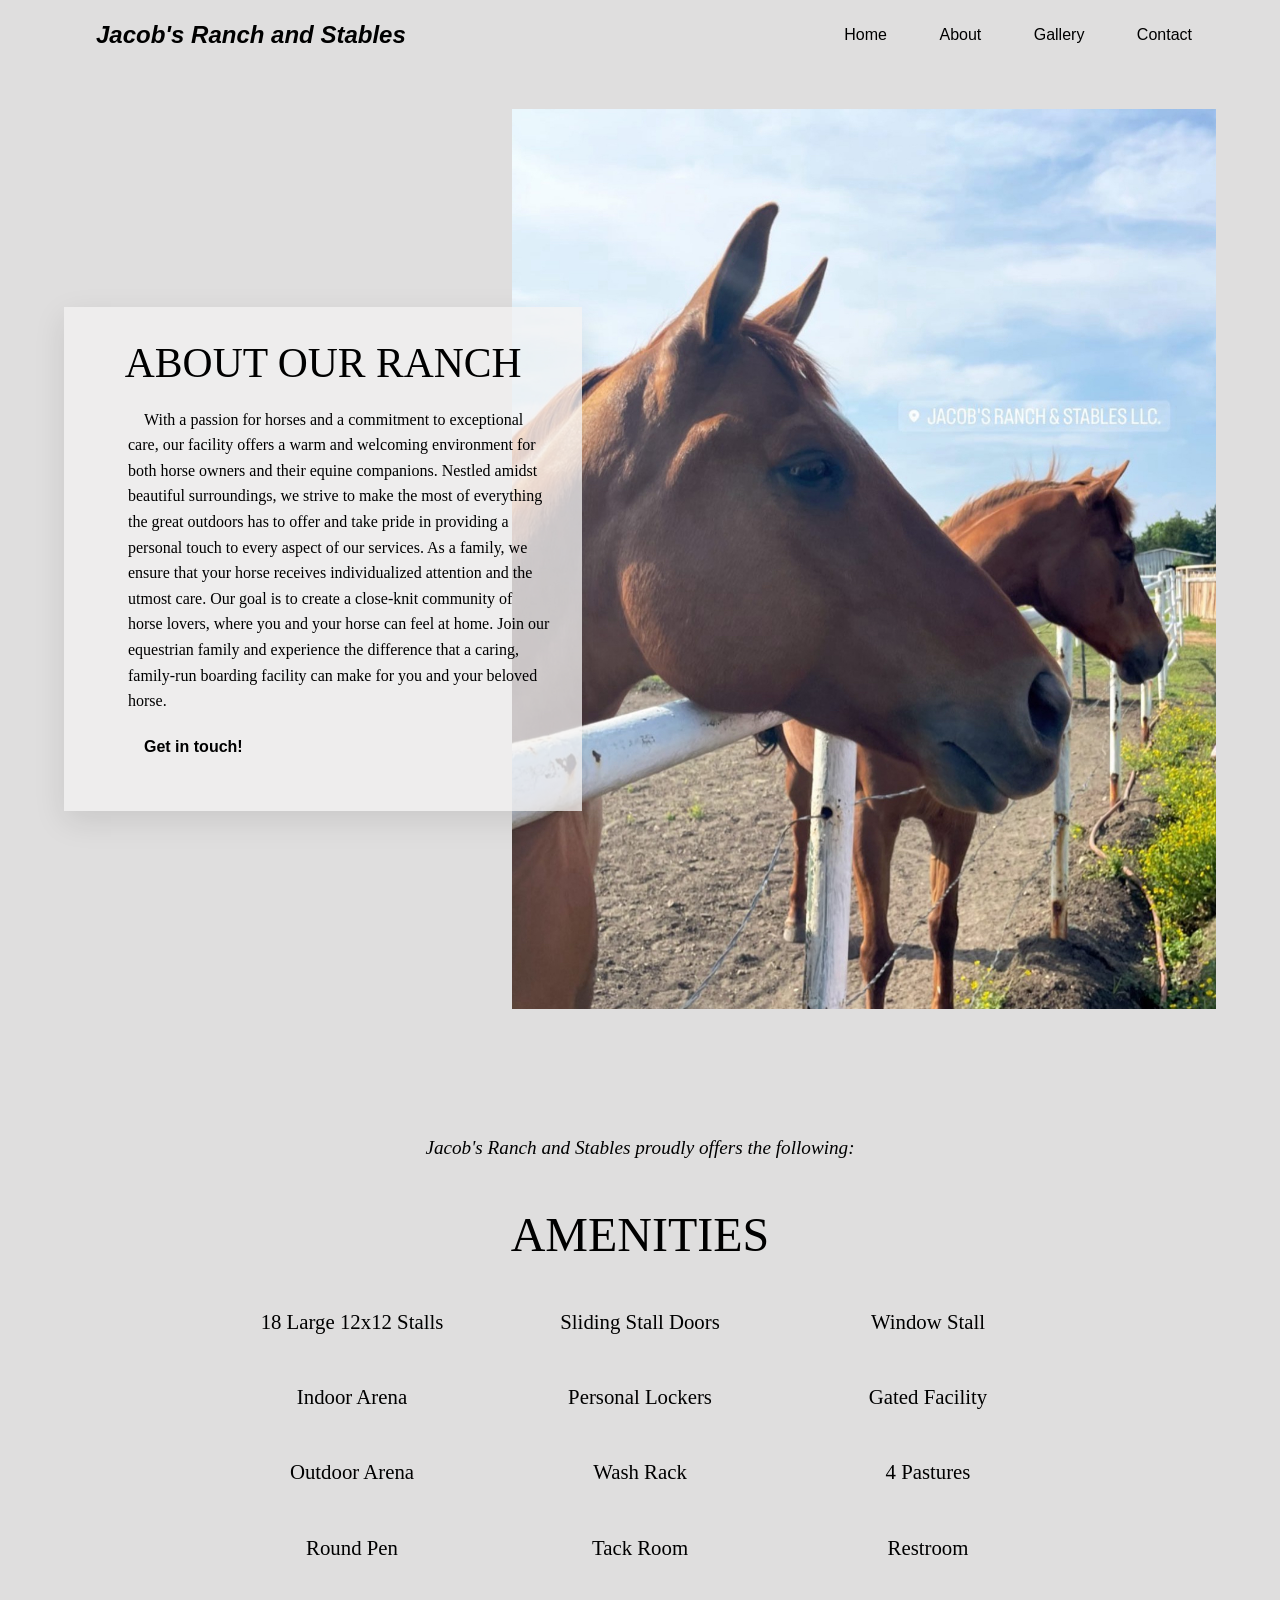
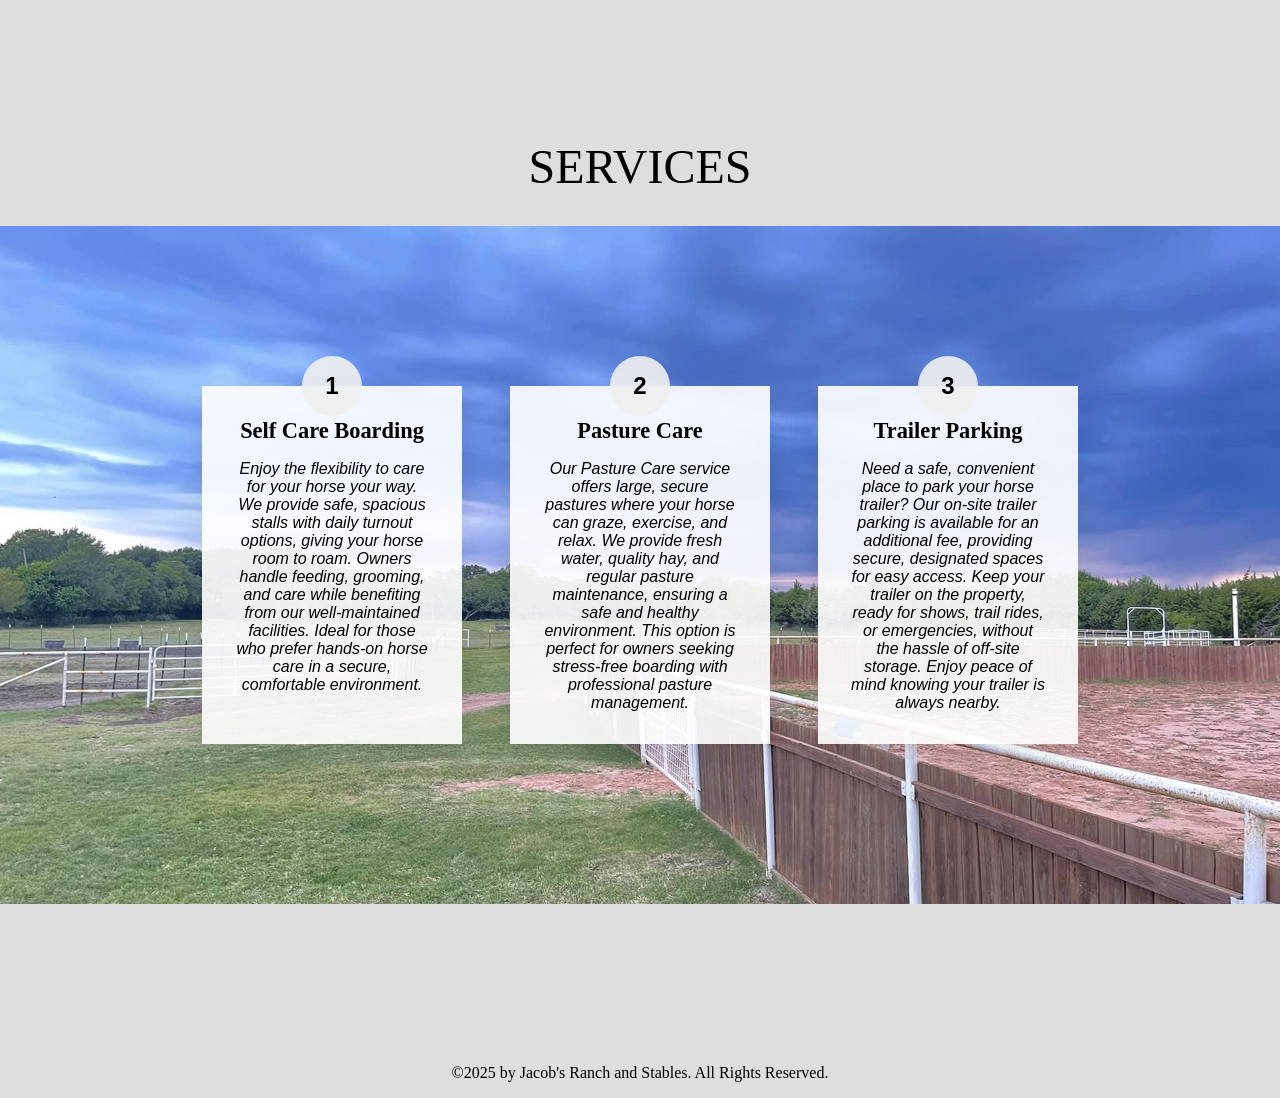
==== about.html @ 6e0cf60a "fixes + responsive" ====
<!DOCTYPE html>
<html lang="en">
<head>
     <link rel="icon" href="images/favicon.png" type="image/png" />
    <meta charset="UTF-8"/>
    <meta name="viewport" content="width=device-width, initial-scale=1.0"/>
    <title>About - Jacob's Ranch and Stables</title>
    <link rel="stylesheet" href="styles.css"/>
</head>
<body>
    <nav>
        <div class="logo">Jacob's Ranch and Stables</div>
        <div class="nav-items">
            <a href="index.html">Home</a>
            <a href="about.html">About</a>
            <!-- <a href="team.html">Meet The Team</a> -->
            <a href="gallery.html">Gallery</a>
            <a href="contact.html">Contact</a>
        </div>
        <!-- HAMBURGER (mobile only) -->
    <div class="hamburger">
        <span></span>
        <span></span>
        <span></span>
    </div>

    <!-- MOBILE MENU -->
    <div class="mobile-menu">
        <a href="index.html">Home</a>
        <a href="about.html">About</a>
        <a href="gallery.html">Gallery</a>
        <a href="contact.html">Contact</a>
    </div>
    </nav>

    <section class="about-section">
        <div class="about-content">
            <h1>ABOUT OUR RANCH</h1>
            <p>
                With a passion for horses and a commitment to exceptional care, our facility offers a warm and welcoming 
                environment for both horse owners and their equine companions. Nestled amidst beautiful surroundings, we 
                strive to make the most of everything the great outdoors has to offer and take pride in providing a personal 
                touch to every aspect of our services. As a family, we ensure that your horse receives individualized 
                attention and the utmost care.
           
            
                Our goal is to create a close-knit community of horse lovers, where you and your horse can feel at home. 
                Join our equestrian family and experience the difference that a caring, family-run boarding facility can 
                make for you and your beloved horse.
            </p>
            <p class="no-indent"><strong>Get in touch!</strong></p>
        </div>
        <div class="about-image"></div> <!-- This div will be the background image -->
    </section>

<!--amentities -->
    <div class="amenities">
        <h1>Jacob's Ranch and Stables proudly offers the following: </h1>
        <h2>AMENITIES</h2>
        <div class="amenities-grid">
            <p>18 Large 12x12 Stalls</p>
            <p>Sliding Stall Doors</p>
            <p>Window Stall</p>
            <p>Indoor Arena</p>
            <p>Personal Lockers</p>
            <p>Gated Facility</p>
            <p>Outdoor Arena</p>
            <p>Wash Rack</p>
            <p>4 Pastures</p>
            <p>Round Pen</p>
            <p>Tack Room</p>
            <p>Restroom</p>
        </div>
    </div>

<!-- Services Title (Separate from the Image) -->
<div class="services-title">
    <h2>SERVICES</h2>
</div>

<!-- Services Section with Background Image -->
<section class="services-section">
    <div class="services-container">
        <div class="service-box">
            <div class="service-number">1</div>
            <h3>Self Care Boarding</h3>
            <p><em>Enjoy the flexibility to care for your horse your way. We provide safe, spacious stalls with daily turnout options, giving your horse room to roam. Owners handle feeding, grooming, and care while benefiting from our well-maintained facilities. Ideal for those who prefer hands-on horse care in a secure, comfortable environment.
            </em></p>
        </div>

        <div class="service-box">
            <div class="service-number">2</div>
            <h3>Pasture Care</h3>
            <p><em>Our Pasture Care service offers large, secure pastures where your horse can graze, exercise, and relax. We provide fresh water, quality hay, and regular pasture maintenance, ensuring a safe and healthy environment. This option is perfect for owners seeking stress-free boarding with professional pasture management.
            </em></p>
        </div>

        <div class="service-box">
            <div class="service-number">3</div>
            <h3>Trailer Parking</h3>
            <p><em>Need a safe, convenient place to park your horse trailer? Our on-site trailer parking is available for an additional fee, providing secure, designated spaces for easy access. Keep your trailer on the property, ready for shows, trail rides, or emergencies, without the hassle of off-site storage. Enjoy peace of mind knowing your trailer is always nearby.</em></p>
        </em></p>
        </div>
    </div>
</section>
    <div class="copyright">
        <h1>©2025 by Jacob's Ranch and Stables. All Rights Reserved.</h1>
    </div>
    <script src="hamburger.js"></script>
</body>
</html>
---- styles.css ----
* {
  box-sizing: border-box;
  margin: 0;
  padding: 0;
  font-family: "Trebuchet MS", "Lucida Sans Unicode", "Lucida Grande",
    "Lucida Sans", Arial, sans-serif;
}
html,
body {
  min-height: 100%;
  background-color: #d3d1d178;
}

body {
  display: flex;
  flex-direction: column;
}

main {
  flex: 1; /* Pushes footer to bottom */
}

/* HOME PAGE */
nav {
  height: 5vh; /* Set height relative to viewport height */
  display: flex;
  justify-content: space-between;
  align-items: center;
  padding: 0rem calc((100vw - 90%) / 2);
  top: 1vw; /* top spacing*/
}

nav {
  position: relative;
  z-index: 1000;
}

.logo {
  color: #000000;
  font-size: 1.5rem; /* Use rem for font size */
  font-weight: bold;
  font-style: italic;
  padding: 0 2rem;
}

nav .nav-items a {
  text-decoration: none;
  color: #000000;
  padding: 0 1.5rem;
  transition: color 0.3s ease-in-out;
}

nav .nav-items a:hover {
  color: #000ac0 !important;
}

.hero {
  display: flex;
  flex-direction: column;
  justify-content: center;
  align-items: center;
  height: auto;
  text-align: center;
  padding: 5vh 5vw; /* Tighter padding using relative units */
  max-width: 1200px; /* Set max-width to prevent it from stretching too wide */
  margin: 0 auto; /* Center align horizontally */
}

.hero {
  position: relative;
  z-index: 1;
}

.hero-image {
  width: 100%;
  max-width: 100%;
  height: auto;
  margin-top: 0rem;
  margin-bottom: 0rem;
  object-fit: cover;
  display: block;
}

.title h1 {
  margin-top: 5rem;
  margin-bottom: 1rem;
  font-size: 4rem; /* Use rem */
  font-family: "Playfair Display", serif;
  font-weight: 300;
}

.title h2 {
  margin-top: 0rem;
  margin-bottom: 1rem;
  font-size: 3.5rem; /* Use rem */
  font-family: "Playfair Display", serif;
  font-weight: 300;
}

.title p {
  margin-bottom: 5rem;
  font-size: 1.5rem;
  line-height: 1.5;
  font-family: "Linotype Didot", serif;
  font-style: italic;
}

/* About Us section */
.services {
  display: flex;
  flex-direction: column; /* Align items vertically */
  align-items: center; /* Center items horizontally */
  height: auto;
  padding: 5rem 5vw; /* Add padding for spacing */
  max-width: 1200px; /* Set max-width to limit the size */
  margin: 0 auto; /* Center align content */
}

.services h1 {
  margin-top: 0 rem; /* Adjust the top margin */
  margin-bottom: 2rem;
  font-size: 3rem;
  font-family: "Playfair Display", serif;
  font-weight: 1;
  letter-spacing: 0px;
}

.services p {
  margin-top: -5rem;
  margin-bottom: 0rem;
  font-size: 1.2rem;
  line-height: 1.5;
  text-align: center;
  font-family: "Palatino Linotype", serif;
  text-indent: 0rem;
}

/* Comdown section */
.comedown {
  margin-top: 2rem;
  display: flex;
  flex-direction: column;
  justify-content: center;
  align-items: center;
  text-align: center;
}

.comedown .chat-button {
  display: inline-block;
  margin-top: 5rem;
  padding: 1rem 1.5rem;
  font-size: 1rem;
  border: none;
  text-decoration: none;
  color: #fdfdfd;
  background: #000000;
  cursor: pointer;
  border-radius: 50px;
  text-align: center;
  transition: background 0.3s ease-in-out;
}

.comedown .chat-button:hover {
  background: #0023eb;
  color: #ffffff;
}

.comedown h1 {
  margin-top: 10 rem;
  margin-bottom: 1rem;
  font-size: 3rem;
  font-family: "Playfair Display", serif;
  font-weight: 100;
}

.comedown h2 {
  margin-top: 0;
  margin-bottom: 2rem;
  font-size: 3rem;
  font-family: "Playfair Display", serif;
  font-weight: 100;
}

.comedown p {
  margin-bottom: 1rem;
  font-size: 1rem;
  line-height: 1.5;
  font-family: "Linotype Didot", serif;
  font-style: italic;
}

/* Copyright */
.copyright h1 {
  display: flex;
  flex-direction: column;
  justify-content: center;
  align-items: center;
  text-align: center;
  margin-top: 10rem;
  margin-bottom: 1rem;
  font-size: 1rem;
  font-family: "Playfair Display", serif;
  font-weight: 100;
}

/* ABOUT PAGE */
.about-section {
  position: relative; /* Allows absolute positioning of the image */
  display: flex;
  align-items: center; /* Vertically center the content */
  justify-content: flex-start; /* Align text content to the left */
  height: 100vh; /* Full viewport height */
  padding: 0 5vw 0 5vw; /* Add space on both sides of the screen */
}

.about-image {
  position: absolute; /* Image is positioned absolutely */
  top: 5vw; /* Add margin to the top side of the image */
  right: 5vw; /* Add margin to the right side of the image */
  width: 55%; /* Image width is set to 55% */
  height: 100%; /* Ensure the image takes the full height of the section */
  background-image: url("images/1Horse.jpg"); /* Set the image */
  background-size: cover; /* Ensure the image covers the section */
  background-position: center; /* Position the image in the center */
  background-repeat: no-repeat;
  z-index: 0; /* Image stays behind the text box */
}

.about-content {
  position: relative; /* Ensure content stays above the image */
  background: rgba(244, 243, 243, 0.74); /* Transparent background */
  padding: 2rem; /* Padding inside the text box */
  max-width: 600px; /* Limit the max width of the text box */
  width: 45%; /* Text box width is 45% of the section */
  z-index: 1; /* Ensure content stays above the image */
  box-shadow: 0px 10px 30px rgba(0, 0, 0, 0.1); /* Shadow for readability */
  text-align: left; /* Align the text to the left */
  top: 5vw; /* Add margin to the top side of the text box */
}

.about-content h1 {
  font-size: 2.6rem;
  font-family: "Playfair Display", serif;
  font-weight: 100;
  margin-bottom: 20px;
  text-align: center;
}

.about-content p {
  font-size: 1rem;
  line-height: 1.6;
  font-family: "Raleway", serif;
  color: #000000;
  margin-bottom: 20px;
  padding-left: 2rem; /* Moves the paragraph text slightly to the right */
  text-indent: 1rem;
}

/* Ensuring responsiveness for smaller screens */
@media screen and (max-width: 1024px) {
  .about-image {
    width: 100%; /* Image spans full width */
    height: 50vh; /* Adjust image height */
    right: 0; /* Reset the right margin */
  }

  .about-content {
    max-width: 100%; /* Text box takes full width on smaller screens */
    margin-left: 0; /* Reset margin */
  }
}

@media screen and (max-width: 768px) {
  .about-image {
    height: 40vh; /* Further reduce image height */
  }

  .about-content {
    max-width: 100%; /* Text box takes full width on mobile */
  }
}

/* Amenities section */
.amenities {
  padding-top: 5rem;
  display: flex;
  flex-direction: column;
  justify-content: center;
  align-items: center;
  text-align: center;
  padding-bottom: 5rem;
}

.amenities h1 {
  margin-top: 7rem;
  margin-bottom: 3rem;
  font-size: 1.2rem;
  font-family: "Linotype Didot", serif;
  font-weight: 100;
  font-style: italic;
}

.amenities h2 {
  margin-bottom: 3rem;
  font-size: 3rem;
  font-family: "Playfair Display", serif;
  font-weight: 100;
}

/* Grid for Amenities */
.amenities-grid {
  display: grid;
  grid-template-columns: repeat(3, 1fr);
  gap: 2rem 6rem;
  max-width: 1200px;
  width: 60%;
}

.amenities-grid p {
  font-size: 1.3rem;
  font-family: "Times New Roman", sans-serif;
  font-weight: 400;
  margin-bottom: 1.2rem;
}

/* Services Section */
.services-title {
  text-align: center;
  margin-top: 5rem;
  margin-bottom: 2rem;
}

.services-title h2 {
  font-size: 3rem;
  font-family: "Playfair Display", serif;
  font-weight: 100;
}

.services-section {
  position: relative;
  background-image: url("images/mainBack.jpg");
  background-size: cover;
  background-position: center;
  background-repeat: no-repeat;
  padding: 10rem 10%;
  text-align: center;
}

.services-container {
  display: flex;
  justify-content: center;
  gap: 3rem;
  max-width: 1200px;
  margin: 0 auto;
  position: relative;
  z-index: 2;
}

.service-box {
  background: rgba(255, 255, 255, 0.9);
  padding: 2rem;
  max-width: 260px;
  text-align: center;
  border-radius: 0px;
  box-shadow: 0px 10px 30px rgba(0, 0, 0, 0.1);
  position: relative;
}

.service-box h3 {
  margin-bottom: 1rem;
  font-size: 1.4rem;
  font-family: "Playfair Display", serif;
}

.service-box p {
  font-size: 1rem;
  font-family: "Linotype Didot", serif;
  font-weight: 100;
  font-style: italic;
}

/* Number Circles */
.service-number {
  position: absolute;
  top: -30px;
  left: 50%;
  transform: translateX(-50%);
  width: 60px;
  height: 60px;
  background: rgba(240, 240, 240, 0.9);
  border-radius: 50%;
  font-size: 1.5rem;
  font-weight: bold;
  display: flex;
  justify-content: center;
  align-items: center;
}

/* MEET THE TEAM PAGE */
.team-section {
  text-align: center;
  padding: 5rem 0;
}

.team-section h1 {
  font-size: 4rem;
  font-family: "Playfair Display", serif;
  font-weight: 100;
  margin-bottom: 60px;
}

/* Slideshow Container */
.slideshow-container {
  position: relative;
  max-width: 900px;
  margin: auto;
}

/* Team Member Container */
.team-member {
  display: none;
  align-items: center;
  justify-content: space-between;
  width: 100%;
  padding: 2rem;
  background: #f8f8f8;
  border-radius: 10px;
  box-shadow: 0px 10px 30px rgba(0, 0, 0, 0.1);
}

/* Team Member Image */
.team-member img {
  width: 50%;
  max-width: 400px;
  border-radius: 10px;
}

/* Right-Side Text Box */
.team-info {
  background: white;
  padding: 3rem;
  box-shadow: 5px 5px 20px rgba(0, 0, 0, 0.2);
  flex: 1;
  text-align: center; /* Center text inside box */
  display: flex;
  flex-direction: column;
  align-items: center; /* Centers text horizontally */
  justify-content: center; /* Centers text vertically */
  height: 100%; /* Ensure full height */
}

.team-info h2 {
  font-size: 3rem;
  font-family: "Playfair Display", serif;
  margin-bottom: 0.5rem;
}

.team-role {
  font-size: 1.5rem;
  font-style: italic;
}

/* Navigation Dots */
.dots-container {
  text-align: center;
  margin-top: 1rem;
  margin-bottom: 1rem; /* Reduce space before copyright */
}

.dot {
  height: 12px;
  width: 12px;
  margin: 0 5px;
  background-color: #bbb;
  border-radius: 50%;
  display: inline-block;
  transition: background-color 0.3s;
  cursor: pointer;
}

.dot.active {
  background-color: black;
}

/* Navigation Arrows */
.prev,
.next {
  position: absolute;
  top: 50%;
  transform: translateY(-50%);
  font-size: 30px;
  cursor: pointer;
  padding: 10px;
  color: white;
  background: rgba(0, 0, 0, 0.5);
  border-radius: 50%;
}

.prev {
  left: -50px;
}

.next {
  right: -50px;
}

/* Fade Animation */
.fade {
  animation: fadeEffect 2s;
}

@keyframes fadeEffect {
  from {
    opacity: 0.8;
  }
  to {
    opacity: 1;
  }
}

/* GALLERY PAGE */
.gallery-section {
  text-align: center;
  padding: 5rem 0;
}

.gallery-section h1 {
  font-size: 4rem;
  font-family: "Playfair Display", serif;
  font-weight: 100;
  margin-bottom: 40px;
}

/* Slideshow Container */
.slideshow-container {
  position: relative;
  max-width: 900px;
  margin: auto;
  overflow: hidden; /* Prevents overflow */
}

/* Gallery Slide Styling */
.gallery-slide {
  display: none;
  justify-content: center;
  align-items: center;
  width: 100%;
}

.gallery-slide img {
  width: 100%;
  max-height: 500px;
  object-fit: cover;
  border-radius: 10px;
}

/* Navigation Dots */
.dots-container {
  text-align: center;
  margin-top: 1rem;
}

.dot {
  height: 12px;
  width: 12px;
  margin: 0 5px;
  background-color: #bbb;
  border-radius: 50%;
  display: inline-block;
  transition: background-color 0.3s;
  cursor: pointer;
}

.dot.active {
  background-color: black;
}

/* Navigation Arrows */
.prev,
.next {
  position: absolute;
  top: 50%;
  transform: translateY(-50%);
  font-size: 30px;
  cursor: pointer;
  padding: 10px;
  color: white;
  background: rgba(0, 0, 0, 0.5);
  border-radius: 50%;
}

.prev {
  left: 10px;
}

.next {
  right: 10px;
}

/* Fade Animation */
.fade {
  animation: fadeEffect 2s;
}

@keyframes fadeEffect {
  from {
    opacity: 0.8;
  }
  to {
    opacity: 1;
  }
}

/* CONTACT SECTION */
.contact-container {
  display: flex;
  justify-content: space-between;
  align-items: center;
  max-width: 1100px;
  margin: auto;
  padding: 4rem 0;
}

/* Left Side: Ranch Information */
.contact-info {
  width: 40%;
  text-align: center; /* Center all text */
  padding-right: 2rem;
  display: flex;
  flex-direction: column;
  justify-content: center; /* Center vertically */
  align-items: center; /* Center horizontally */
}

/* Contact Info Section */
.contact-info h1 {
  margin-top: 6rem;
  margin-bottom: 1rem;
  font-size: 3rem;
  font-family: "Playfair Display", serif;
  font-weight: 100;
}

.contact-info p {
  margin-bottom: 1rem;
  font-size: 1rem;
  line-height: 1.5;
  font-family: "Linotype Didot", serif; /* Set font family to Linotype Didot */
  font-style: italic; /* Make text italic */
}

/* Right Side: Contact Form */
.contact-form {
  margin-top: 5rem;
  width: 55%;
  background: #ffffff;
  padding: 2rem;
  box-shadow: 0px 10px 30px rgba(0, 0, 0, 0.1);
}

/* Input Box Styling */
.form-group {
  display: flex;
  justify-content: space-between;
}

.input-box {
  width: 48%;
  margin-bottom: 1rem;
}

.input-box label {
  display: block;
  font-size: 1rem;
  margin-bottom: 0.3rem;
}

.input-box input,
.input-box textarea {
  width: 100%;
  padding: 0.8rem;
  border: none;
  border-bottom: 2px solid black;
  font-size: 1rem;
  outline: none;
}

.input-box input:focus,
.input-box textarea:focus {
  border-bottom: 2px solid #000ac0;
}

/* Submit Button */
.submit-button {
  width: 100%;
  padding: 1rem;
  font-size: 1.2rem;
  background: black;
  color: white;
  border: none;
  cursor: pointer;
  margin-top: 1rem;
  font-style: italic;
}

.submit-button:hover {
  background: #000ac0;
}

/* Responsive Fix for Smaller Screens */
@media screen and (max-width: 1024px) {
  .about-section {
    flex-direction: column;
    height: auto;
    padding: 3rem 5%;
  }

  .about-content {
    max-width: 100%;
    text-align: center;
  }

  .about-image {
    width: 80%;
    height: 50vh; /* Smaller height for mobile */
    position: relative;
  }

  .amenities-grid {
    grid-template-columns: repeat(2, 1fr); /* Switch to 2 columns */
    gap: 1.5rem 4rem;
  }

  .services-container {
    flex-direction: column;
    align-items: center;
    gap: 2rem;
  }
}

@media screen and (max-width: 768px) {
  .amenities-grid {
    grid-template-columns: repeat(1, 1fr); /* Switch to 1 column for mobile */
    text-align: center;
  }
}

/* RESPONSIVE FIXES */

/* Tablet + small laptop adjustments */
@media screen and (max-width: 1024px) {
  /* NAV: hide desktop links so hamburger can appear */
  .nav-items {
    display: none;
  }

  /* Allow mobile hamburger */
  .hamburger {
    display: flex;
  }

  /* ABOUT PAGE stacks vertically */
  .about-section {
    flex-direction: column;
    height: auto;
    padding-top: 3rem;
  }

  .about-image {
    position: relative;
    width: 100%;
    height: 50vh;
    top: 0;
    right: 0;
  }

  .about-content {
    width: 100%;
    top: 0;
    margin-top: 2rem;
    text-align: left;
  }

  /* Amenities: shrink to 2 per row */
  .amenities-grid {
    grid-template-columns: repeat(2, 1fr);
    gap: 2rem;
  }

  /* Services section stacks vertically */
  .services-container {
    flex-direction: column;
    gap: 2rem;
    align-items: center;
  }

  /* Contact page stacks */
  .contact-container {
    flex-direction: column;
    text-align: center;
  }

  .contact-info,
  .contact-form {
    width: 100%;
  }

  .form-group {
    flex-direction: column;
  }

  .input-box {
    width: 100%;
  }
}

/* Phone screens */
@media screen and (max-width: 768px) {
  /* Amenities: 1 per row */
  .amenities-grid {
    grid-template-columns: repeat(1, 1fr);
  }

  /* Slight text shrink to fit phones */
  .title h1 {
    font-size: 3rem;
  }
  .title h2 {
    font-size: 2.3rem;
  }
  .title p {
    font-size: 1.2rem;
  }

  /* Gallery title shrink */
  .gallery-section h1 {
    font-size: 3rem;
  }
}
/* Fix nav touching the top on phones */
@media screen and (max-width: 768px) {
  nav {
    padding-top: 1.2rem !important;
  }
}

/* Fix nav touching the top on phones */
@media screen and (max-width: 768px) {
  nav {
    padding-top: 1.2rem !important;
  }
}

/* Hamburger hidden by default */
.hamburger {
  display: none;
  flex-direction: column;
  cursor: pointer;
  padding-right: 2rem;
}

.hamburger span {
  width: 25px;
  height: 3px;
  background: black;
  margin: 4px 0;
  transition: 0.3s;
}

.mobile-menu {
  display: none;
  flex-direction: column;
  background: white;
  width: 100%;
  position: absolute;
  top: 100%;
  left: 0;
  box-shadow: 0 10px 25px rgba(0, 0, 0, 0.15);
}

.mobile-menu a {
  padding: 1rem;
  text-align: center;
  text-decoration: none;
  color: black;
  border-bottom: 1px solid #eee;
}

.mobile-menu.show {
  display: flex;
}

/* Show hamburger on phone */
@media screen and (max-width: 768px) {
  .nav-items {
    display: none;
  }
  .hamburger {
    display: flex;
  }
}
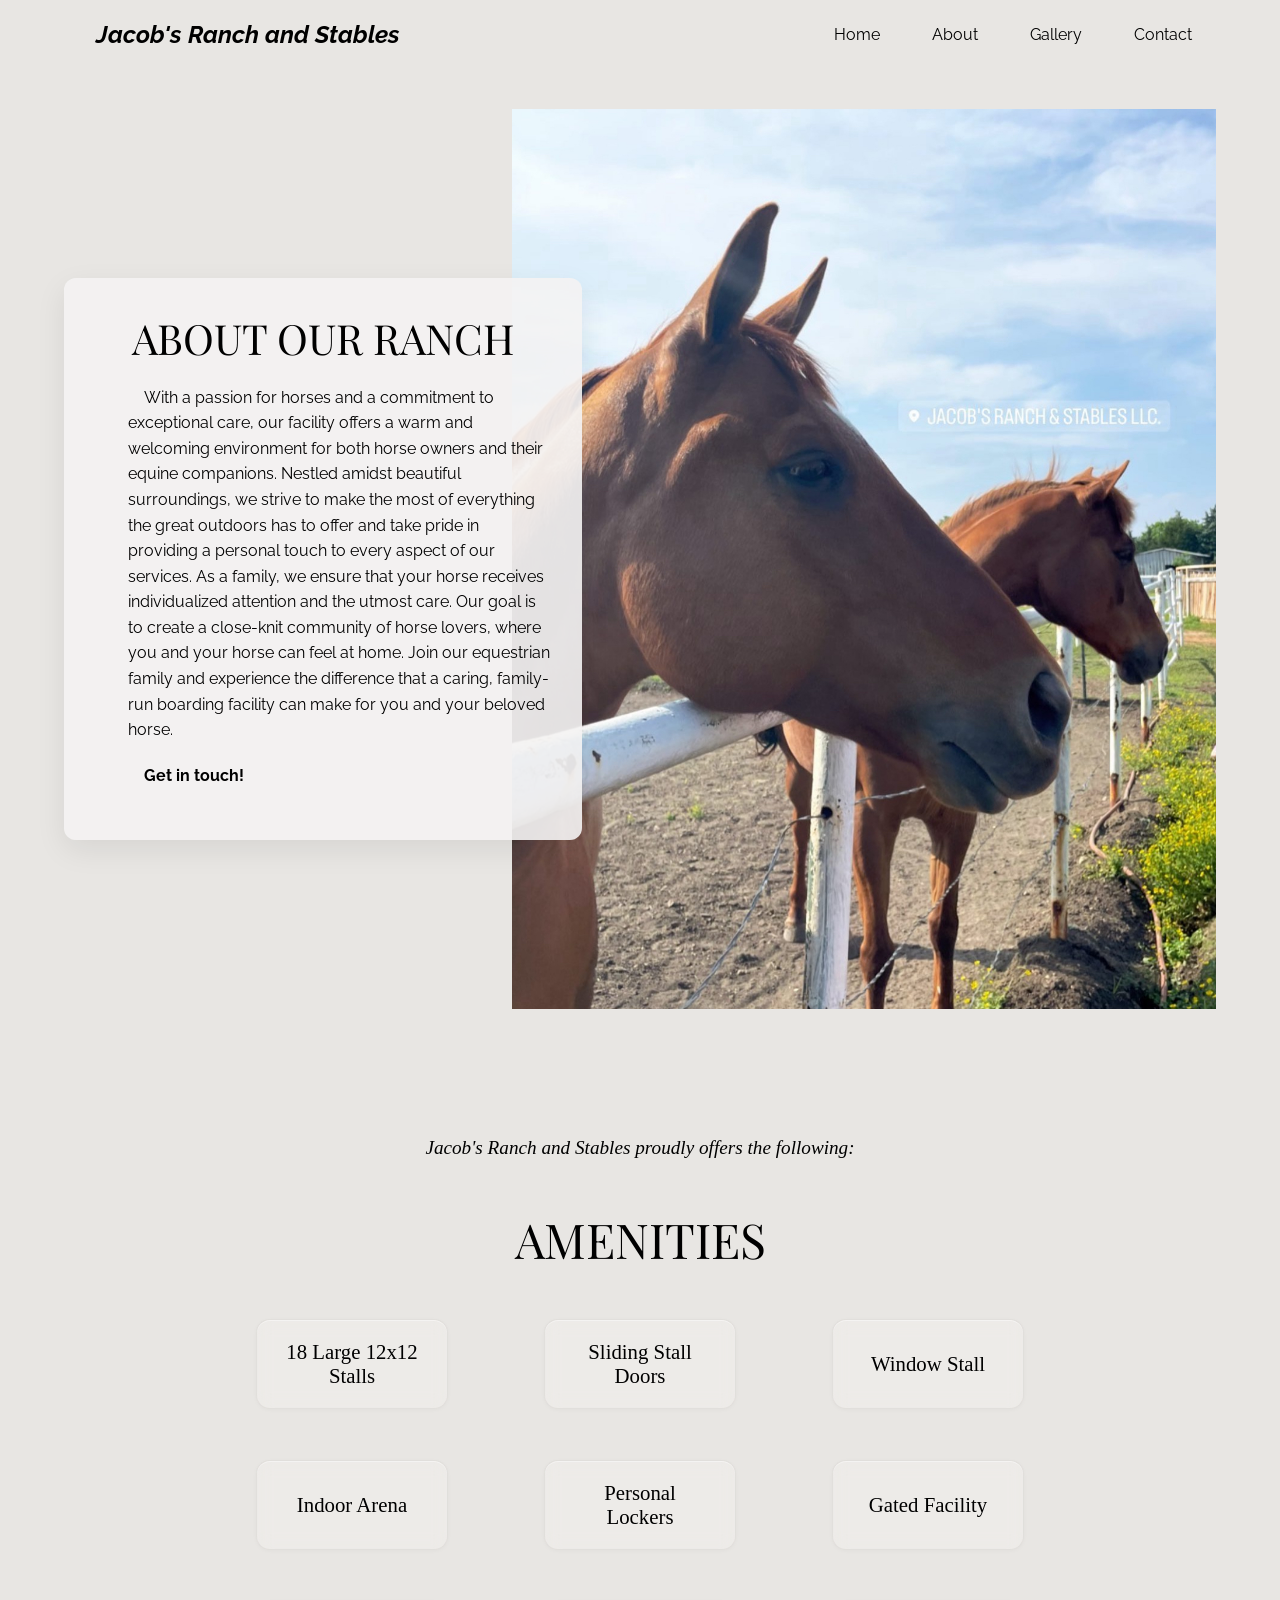
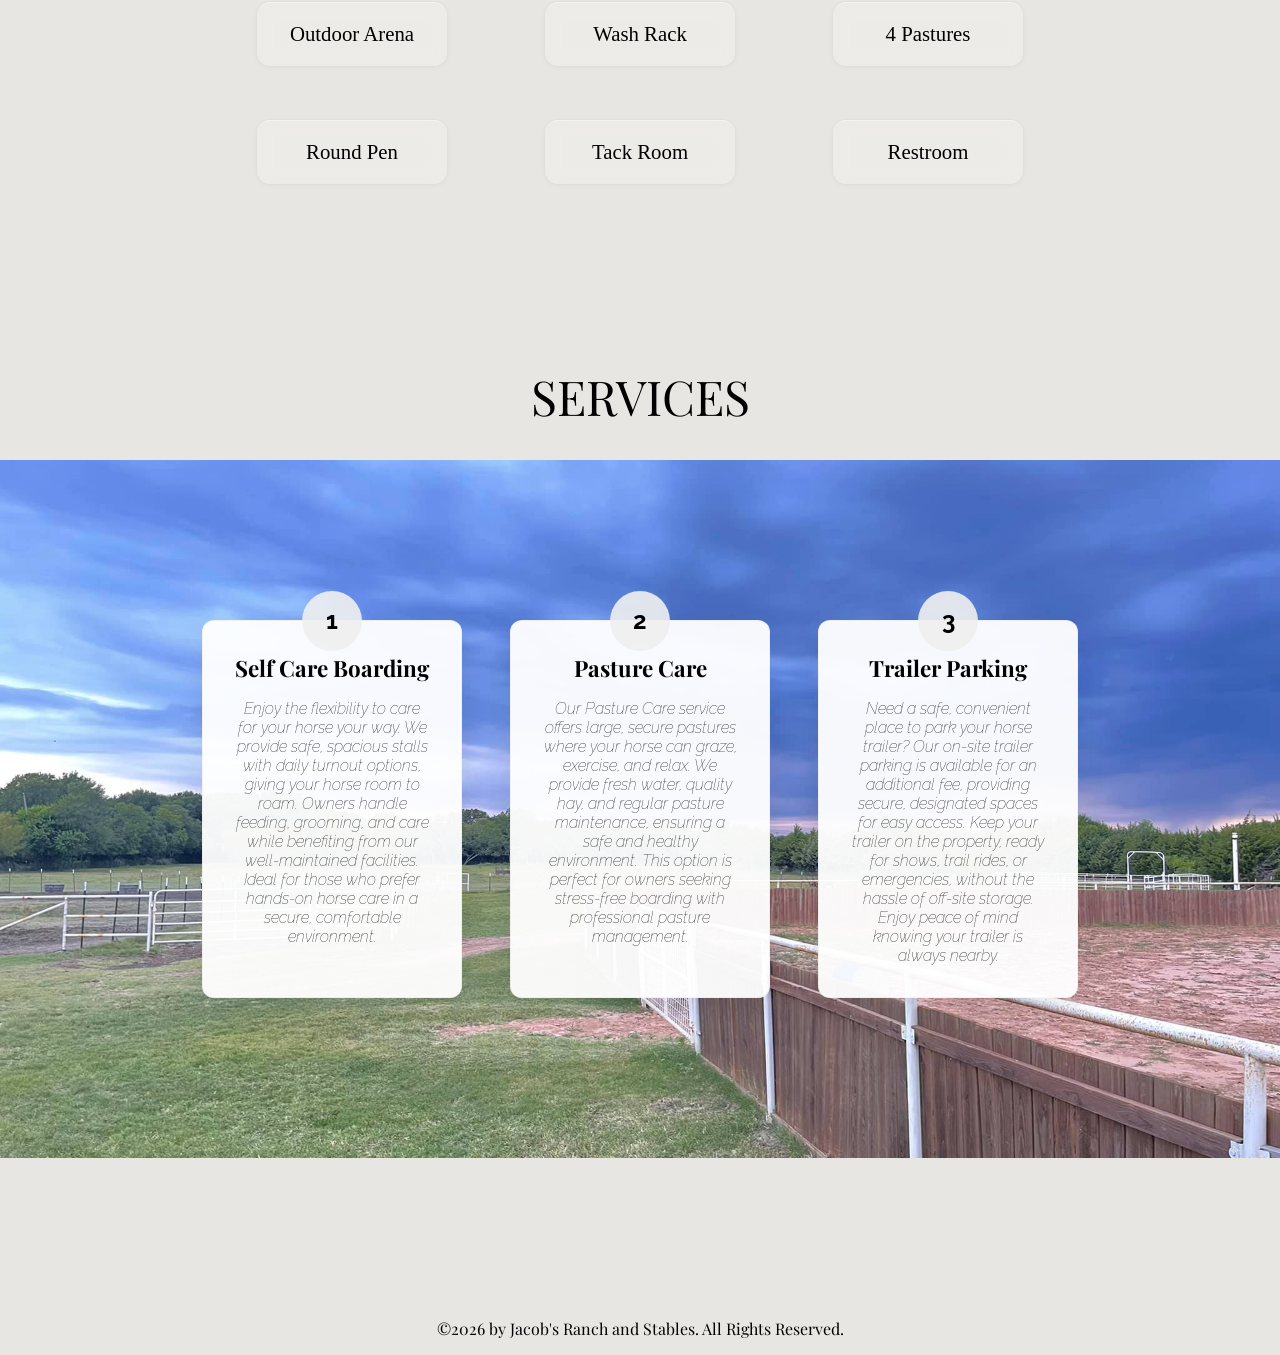
==== commit 2061df59: "chuzz edits" ====
--- a/about.html
+++ b/about.html
@@ -1,15 +1,16 @@
 <!DOCTYPE html>
 <html lang="en">
 <head>
-     <link rel="icon" href="images/favicon.png" type="image/png" />
-    <meta charset="UTF-8"/>
-    <meta name="viewport" content="width=device-width, initial-scale=1.0"/>
+    <link rel="icon" href="images/favicon.png" type="image/png" />
+    <meta charset="UTF-8" />
+    <meta name="viewport" content="width=device-width, initial-scale=1.0" />
     <title>About - Jacob's Ranch and Stables</title>
-    <link rel="stylesheet" href="styles.css"/>
+    <link rel="stylesheet" href="styles.css" />
 </head>
 <body>
+    <div class="aurora-bg" aria-hidden="true"></div>
     <nav>
-        <div class="logo">Jacob's Ranch and Stables</div>
+        <a href="index.html" class="logo">Jacob's Ranch and Stables</a>
         <div class="nav-items">
             <a href="index.html">Home</a>
             <a href="about.html">About</a>
@@ -18,34 +19,35 @@
             <a href="contact.html">Contact</a>
         </div>
         <!-- HAMBURGER (mobile only) -->
-    <div class="hamburger">
-        <span></span>
-        <span></span>
-        <span></span>
-    </div>
+        <div class="hamburger">
+            <span></span>
+            <span></span>
+            <span></span>
+        </div>
 
-    <!-- MOBILE MENU -->
-    <div class="mobile-menu">
-        <a href="index.html">Home</a>
-        <a href="about.html">About</a>
-        <a href="gallery.html">Gallery</a>
-        <a href="contact.html">Contact</a>
-    </div>
+        <!-- MOBILE MENU -->
+        <div class="mobile-menu">
+            <a href="index.html">Home</a>
+            <a href="about.html">About</a>
+            <a href="gallery.html">Gallery</a>
+            <a href="contact.html">Contact</a>
+        </div>
     </nav>
 
-    <section class="about-section">
+    <section class="about-section animate-on-scroll">
         <div class="about-content">
             <h1>ABOUT OUR RANCH</h1>
             <p>
-                With a passion for horses and a commitment to exceptional care, our facility offers a warm and welcoming 
-                environment for both horse owners and their equine companions. Nestled amidst beautiful surroundings, we 
-                strive to make the most of everything the great outdoors has to offer and take pride in providing a personal 
-                touch to every aspect of our services. As a family, we ensure that your horse receives individualized 
+                With a passion for horses and a commitment to exceptional care, our facility offers a warm and welcoming
+                environment for both horse owners and their equine companions. Nestled amidst beautiful surroundings, we
+                strive to make the most of everything the great outdoors has to offer and take pride in providing a
+                personal
+                touch to every aspect of our services. As a family, we ensure that your horse receives individualized
                 attention and the utmost care.
-           
-            
-                Our goal is to create a close-knit community of horse lovers, where you and your horse can feel at home. 
-                Join our equestrian family and experience the difference that a caring, family-run boarding facility can 
+
+
+                Our goal is to create a close-knit community of horse lovers, where you and your horse can feel at home.
+                Join our equestrian family and experience the difference that a caring, family-run boarding facility can
                 make for you and your beloved horse.
             </p>
             <p class="no-indent"><strong>Get in touch!</strong></p>
@@ -53,8 +55,8 @@
         <div class="about-image"></div> <!-- This div will be the background image -->
     </section>
 
-<!--amentities -->
-    <div class="amenities">
+    <!--amenities -->
+    <div class="amenities animate-on-scroll">
         <h1>Jacob's Ranch and Stables proudly offers the following: </h1>
         <h2>AMENITIES</h2>
         <div class="amenities-grid">
@@ -73,39 +75,48 @@
         </div>
     </div>
 
-<!-- Services Title (Separate from the Image) -->
-<div class="services-title">
-    <h2>SERVICES</h2>
-</div>
+    <!-- Services Title (Separate from the Image) -->
+    <div class="services-title">
+        <h2>SERVICES</h2>
+    </div>
 
-<!-- Services Section with Background Image -->
-<section class="services-section">
-    <div class="services-container">
-        <div class="service-box">
-            <div class="service-number">1</div>
-            <h3>Self Care Boarding</h3>
-            <p><em>Enjoy the flexibility to care for your horse your way. We provide safe, spacious stalls with daily turnout options, giving your horse room to roam. Owners handle feeding, grooming, and care while benefiting from our well-maintained facilities. Ideal for those who prefer hands-on horse care in a secure, comfortable environment.
-            </em></p>
+    <!-- Services Section with Background Image -->
+    <section class="services-section animate-on-scroll">
+        <div class="services-container">
+            <div class="service-box">
+                <div class="service-number">1</div>
+                <h3>Self Care Boarding</h3>
+                <p><em>Enjoy the flexibility to care for your horse your way. We provide safe, spacious stalls with
+                        daily turnout options, giving your horse room to roam. Owners handle feeding, grooming, and care
+                        while benefiting from our well-maintained facilities. Ideal for those who prefer hands-on horse
+                        care in a secure, comfortable environment.
+                    </em></p>
+            </div>
+
+            <div class="service-box">
+                <div class="service-number">2</div>
+                <h3>Pasture Care</h3>
+                <p><em>Our Pasture Care service offers large, secure pastures where your horse can graze, exercise, and
+                        relax. We provide fresh water, quality hay, and regular pasture maintenance, ensuring a safe and
+                        healthy environment. This option is perfect for owners seeking stress-free boarding with
+                        professional pasture management.
+                    </em></p>
+            </div>
+
+            <div class="service-box">
+                <div class="service-number">3</div>
+                <h3>Trailer Parking</h3>
+                <p><em>Need a safe, convenient place to park your horse trailer? Our on-site trailer parking is
+                        available for an additional fee, providing secure, designated spaces for easy access. Keep your
+                        trailer on the property, ready for shows, trail rides, or emergencies, without the hassle of
+                        off-site storage. Enjoy peace of mind knowing your trailer is always nearby.</em></p>
+            </div>
         </div>
-
-        <div class="service-box">
-            <div class="service-number">2</div>
-            <h3>Pasture Care</h3>
-            <p><em>Our Pasture Care service offers large, secure pastures where your horse can graze, exercise, and relax. We provide fresh water, quality hay, and regular pasture maintenance, ensuring a safe and healthy environment. This option is perfect for owners seeking stress-free boarding with professional pasture management.
-            </em></p>
-        </div>
-
-        <div class="service-box">
-            <div class="service-number">3</div>
-            <h3>Trailer Parking</h3>
-            <p><em>Need a safe, convenient place to park your horse trailer? Our on-site trailer parking is available for an additional fee, providing secure, designated spaces for easy access. Keep your trailer on the property, ready for shows, trail rides, or emergencies, without the hassle of off-site storage. Enjoy peace of mind knowing your trailer is always nearby.</em></p>
-        </em></p>
-        </div>
-    </div>
-</section>
+    </section>
     <div class="copyright">
-        <h1>©2025 by Jacob's Ranch and Stables. All Rights Reserved.</h1>
+        <h1>©2026 by Jacob's Ranch and Stables. All Rights Reserved.</h1>
     </div>
     <script src="hamburger.js"></script>
+    <script src="app.js"></script>
 </body>
-</html>
+</html>
--- a/styles.css
+++ b/styles.css
@@ -1,14 +1,73 @@
+@import url("https://fonts.googleapis.com/css2?family=Playfair+Display:ital,wght@0,300;0,400;0,600;1,400&family=Raleway:wght@400;500;600&display=swap");
 * {
   box-sizing: border-box;
   margin: 0;
   padding: 0;
-  font-family: "Trebuchet MS", "Lucida Sans Unicode", "Lucida Grande",
+  font-family: "Raleway", "Trebuchet MS", "Lucida Sans Unicode", "Lucida Grande",
     "Lucida Sans", Arial, sans-serif;
+}
+html {
+  scroll-behavior: smooth;
 }
 html,
 body {
   min-height: 100%;
-  background-color: #d3d1d178;
+  background-color: #e8e6e3;
+  overflow-x: hidden;
+}
+body {
+  position: relative;
+}
+.aurora-bg {
+  position: fixed;
+  inset: 0;
+  pointer-events: none;
+  z-index: -1;
+  background: linear-gradient(
+    160deg,
+    #f5f2ec 0%,
+    #e8e2d8 25%,
+    #efe9e0 50%,
+    #e5dfd4 75%,
+    #f2ede6 100%
+  );
+  background-size: 400% 400%;
+  animation: aurora-shift 25s ease-in-out infinite;
+  opacity: 1;
+}
+.aurora-bg::before {
+  content: "";
+  position: absolute;
+  inset: 0;
+  background: 
+    radial-gradient(ellipse 85% 55% at 15% 15%, rgba(160, 185, 155, 0.28) 0%, transparent 45%),
+    radial-gradient(ellipse 75% 45% at 90% 85%, rgba(205, 175, 130, 0.22) 0%, transparent 50%);
+  animation: aurora-shift 30s ease-in-out infinite reverse;
+}
+.aurora-bg::after {
+  content: "";
+  position: absolute;
+  inset: 0;
+  background-image: 
+    linear-gradient(rgba(0, 0, 0, 0.025) 1px, transparent 1px),
+    linear-gradient(90deg, rgba(0, 0, 0, 0.025) 1px, transparent 1px);
+  background-size: 44px 44px;
+  opacity: 0.7;
+}
+@keyframes aurora-shift {
+  0%, 100% { background-position: 0% 50%; }
+  50% { background-position: 100% 50%; }
+}
+
+.animate-on-scroll {
+  opacity: 0;
+  transform: translateY(28px);
+  transition: opacity 0.6s cubic-bezier(0.22, 1, 0.36, 1),
+    transform 0.6s cubic-bezier(0.22, 1, 0.36, 1);
+}
+.animate-on-scroll.visible {
+  opacity: 1;
+  transform: translateY(0);
 }
 
 body {
@@ -22,36 +81,50 @@
 
 /* HOME PAGE */
 nav {
-  height: 5vh; /* Set height relative to viewport height */
+  height: 5vh;
   display: flex;
   justify-content: space-between;
   align-items: center;
-  padding: 0rem calc((100vw - 90%) / 2);
-  top: 1vw; /* top spacing*/
+  padding: 1.5rem calc((100vw - 90%) / 2) 0;
 }
 
 nav {
-  position: relative;
+  position: sticky;
+  top: 0;
   z-index: 1000;
+  background: transparent;
+  transition: background 0.3s ease, box-shadow 0.3s ease;
+}
+nav.scrolled {
+  background: rgba(232, 230, 227, 0.92);
+  backdrop-filter: blur(12px);
+  -webkit-backdrop-filter: blur(12px);
+  box-shadow: 0 2px 20px rgba(0, 0, 0, 0.04);
 }
 
 .logo {
   color: #000000;
-  font-size: 1.5rem; /* Use rem for font size */
+  font-size: 1.5rem;
   font-weight: bold;
   font-style: italic;
   padding: 0 2rem;
+  transition: color 0.3s ease;
+  text-decoration: none;
+}
+.logo:hover {
+  color: #000ac0;
 }
 
 nav .nav-items a {
   text-decoration: none;
   color: #000000;
   padding: 0 1.5rem;
-  transition: color 0.3s ease-in-out;
+  transition: color 0.3s ease, transform 0.2s ease;
 }
 
 nav .nav-items a:hover {
   color: #000ac0 !important;
+  transform: translateY(-1px);
 }
 
 .hero {
@@ -69,6 +142,10 @@
 .hero {
   position: relative;
   z-index: 1;
+}
+.hero .title {
+  position: relative;
+  z-index: 2;
 }
 
 .hero-image {
@@ -79,6 +156,13 @@
   margin-bottom: 0rem;
   object-fit: cover;
   display: block;
+  border-radius: 12px;
+  box-shadow: 0 20px 60px rgba(0, 0, 0, 0.12);
+  transition: transform 0.5s cubic-bezier(0.22, 1, 0.36, 1), box-shadow 0.5s ease;
+}
+.hero-image:hover {
+  transform: scale(1.01);
+  box-shadow: 0 25px 70px rgba(0, 0, 0, 0.15);
 }
 
 .title h1 {
@@ -145,10 +229,11 @@
   text-align: center;
 }
 
-.comedown .chat-button {
+.comedown .chat-button,
+.glow-btn {
   display: inline-block;
   margin-top: 5rem;
-  padding: 1rem 1.5rem;
+  padding: 1rem 2rem;
   font-size: 1rem;
   border: none;
   text-decoration: none;
@@ -157,12 +242,22 @@
   cursor: pointer;
   border-radius: 50px;
   text-align: center;
-  transition: background 0.3s ease-in-out;
-}
-
-.comedown .chat-button:hover {
+  transition: all 0.35s cubic-bezier(0.22, 1, 0.36, 1);
+  position: relative;
+  overflow: hidden;
+}
+
+.comedown .chat-button:hover,
+.glow-btn:hover {
   background: #0023eb;
   color: #ffffff;
+  transform: translateY(-3px);
+  box-shadow: 0 10px 30px rgba(0, 35, 235, 0.35);
+}
+
+.comedown .chat-button:active,
+.glow-btn:active {
+  transform: translateY(-1px);
 }
 
 .comedown h1 {
@@ -187,6 +282,14 @@
   line-height: 1.5;
   font-family: "Linotype Didot", serif;
   font-style: italic;
+}
+.comedown p a {
+  color: inherit;
+  text-decoration: none;
+}
+.comedown p a:hover {
+  color: #000ac0;
+  text-decoration: underline;
 }
 
 /* Copyright */
@@ -227,15 +330,20 @@
 }
 
 .about-content {
-  position: relative; /* Ensure content stays above the image */
-  background: rgba(244, 243, 243, 0.74); /* Transparent background */
-  padding: 2rem; /* Padding inside the text box */
-  max-width: 600px; /* Limit the max width of the text box */
-  width: 45%; /* Text box width is 45% of the section */
-  z-index: 1; /* Ensure content stays above the image */
-  box-shadow: 0px 10px 30px rgba(0, 0, 0, 0.1); /* Shadow for readability */
-  text-align: left; /* Align the text to the left */
-  top: 5vw; /* Add margin to the top side of the text box */
+  position: relative;
+  background: rgba(244, 243, 243, 0.9);
+  padding: 2rem;
+  max-width: 600px;
+  width: 45%;
+  z-index: 1;
+  box-shadow: 0px 10px 30px rgba(0, 0, 0, 0.08);
+  text-align: left;
+  top: 5vw;
+  border-radius: 12px;
+  transition: box-shadow 0.3s ease, transform 0.3s ease;
+}
+.about-content:hover {
+  box-shadow: 0px 15px 40px rgba(0, 0, 0, 0.12);
 }
 
 .about-content h1 {
@@ -316,11 +424,34 @@
   width: 60%;
 }
 
+/* Liquid glass effect for amenities - soft frosted, subtle glossy rim */
 .amenities-grid p {
   font-size: 1.3rem;
   font-family: "Times New Roman", sans-serif;
   font-weight: 400;
   margin-bottom: 1.2rem;
+  padding: 1.25rem 1.5rem;
+  background: rgba(245, 243, 240, 0.4);
+  backdrop-filter: blur(8px);
+  -webkit-backdrop-filter: blur(8px);
+  border-radius: 14px;
+  transition: all 0.35s ease;
+  border: 1px solid rgba(180, 175, 170, 0.2);
+  box-shadow:
+    0 1px 4px rgba(0, 0, 0, 0.03),
+    inset 0 1px 0 rgba(255, 255, 255, 0.4);
+  text-align: center;
+  display: flex;
+  align-items: center;
+  justify-content: center;
+}
+.amenities-grid p:hover {
+  background: rgba(248, 246, 243, 0.55);
+  transform: translateY(-2px);
+  border-color: rgba(160, 155, 150, 0.25);
+  box-shadow:
+    0 4px 12px rgba(0, 0, 0, 0.04),
+    inset 0 1px 0 rgba(255, 255, 255, 0.5);
 }
 
 /* Services Section */
@@ -357,13 +488,22 @@
 }
 
 .service-box {
-  background: rgba(255, 255, 255, 0.9);
+  background: rgba(255, 255, 255, 0.95);
   padding: 2rem;
   max-width: 260px;
   text-align: center;
-  border-radius: 0px;
-  box-shadow: 0px 10px 30px rgba(0, 0, 0, 0.1);
+  border-radius: 12px;
+  box-shadow: 0px 10px 30px rgba(0, 0, 0, 0.08);
   position: relative;
+  transition: transform 0.35s cubic-bezier(0.22, 1, 0.36, 1),
+    box-shadow 0.35s ease,
+    border-color 0.3s ease;
+  border: 1px solid rgba(0, 0, 0, 0.04);
+}
+.service-box:hover {
+  transform: translateY(-50px);
+  box-shadow: 0 24px 56px rgba(0, 0, 0, 0.14),
+    0 0 0 1px rgba(0, 35, 235, 0.08);
 }
 
 .service-box h3 {
@@ -474,12 +614,17 @@
   background-color: #bbb;
   border-radius: 50%;
   display: inline-block;
-  transition: background-color 0.3s;
+  transition: background-color 0.3s, transform 0.2s;
   cursor: pointer;
+}
+
+.dot:hover {
+  background-color: #888;
 }
 
 .dot.active {
   background-color: black;
+  transform: scale(1.2);
 }
 
 /* Navigation Arrows */
@@ -504,18 +649,17 @@
   right: -50px;
 }
 
-/* Fade Animation */
 .fade {
-  animation: fadeEffect 2s;
-}
-
-@keyframes fadeEffect {
-  from {
-    opacity: 0.8;
-  }
-  to {
-    opacity: 1;
-  }
+  animation: fadeIn 0.6s ease-out forwards;
+}
+.gallery-slide,
+.team-member {
+  transition: opacity 0.5s ease-in-out;
+}
+
+@keyframes fadeIn {
+  from { opacity: 0; }
+  to { opacity: 1; }
 }
 
 /* GALLERY PAGE */
@@ -551,7 +695,11 @@
   width: 100%;
   max-height: 500px;
   object-fit: cover;
-  border-radius: 10px;
+  border-radius: 12px;
+  transition: transform 0.5s ease;
+}
+.gallery-slide:hover img {
+  transform: scale(1.02);
 }
 
 /* Navigation Dots */
@@ -567,12 +715,17 @@
   background-color: #bbb;
   border-radius: 50%;
   display: inline-block;
-  transition: background-color 0.3s;
+  transition: background-color 0.3s, transform 0.2s;
   cursor: pointer;
+}
+
+.dot:hover {
+  background-color: #888;
 }
 
 .dot.active {
   background-color: black;
+  transform: scale(1.2);
 }
 
 /* Navigation Arrows */
@@ -597,6 +750,12 @@
   right: 10px;
 }
 
+.prev:hover,
+.next:hover {
+  background: rgba(0, 0, 0, 0.75);
+  transform: translateY(-50%) scale(1.08);
+}
+
 /* Fade Animation */
 .fade {
   animation: fadeEffect 2s;
@@ -645,8 +804,16 @@
   margin-bottom: 1rem;
   font-size: 1rem;
   line-height: 1.5;
-  font-family: "Linotype Didot", serif; /* Set font family to Linotype Didot */
-  font-style: italic; /* Make text italic */
+  font-family: "Linotype Didot", serif;
+  font-style: italic;
+}
+.contact-info p a {
+  color: inherit;
+  text-decoration: none;
+}
+.contact-info p a:hover {
+  color: #000ac0;
+  text-decoration: underline;
 }
 
 /* Right Side: Contact Form */
@@ -655,7 +822,12 @@
   width: 55%;
   background: #ffffff;
   padding: 2rem;
-  box-shadow: 0px 10px 30px rgba(0, 0, 0, 0.1);
+  box-shadow: 0px 10px 30px rgba(0, 0, 0, 0.08);
+  border-radius: 12px;
+  transition: box-shadow 0.3s ease;
+}
+.contact-form:hover {
+  box-shadow: 0px 15px 40px rgba(0, 0, 0, 0.1);
 }
 
 /* Input Box Styling */
@@ -688,6 +860,11 @@
 .input-box input:focus,
 .input-box textarea:focus {
   border-bottom: 2px solid #000ac0;
+  box-shadow: 0 2px 0 #000ac0;
+}
+.input-box.focused label {
+  color: #000ac0;
+  transition: color 0.2s ease;
 }
 
 /* Submit Button */
@@ -701,10 +878,12 @@
   cursor: pointer;
   margin-top: 1rem;
   font-style: italic;
-}
-
+  transition: all 0.3s cubic-bezier(0.22, 1, 0.36, 1);
+}
 .submit-button:hover {
   background: #000ac0;
+  transform: translateY(-2px);
+  box-shadow: 0 8px 25px rgba(0, 35, 235, 0.3);
 }
 
 /* Responsive Fix for Smaller Screens */
@@ -814,6 +993,28 @@
   }
 }
 
+/* Contact page mobile centering fix */
+@media screen and (max-width: 768px) {
+    .contact-info {
+        width: 100%;
+        text-align: center;
+        padding: 0 1rem;
+        margin: 0 auto;
+        display: flex;
+        flex-direction: column;
+        align-items: center;
+    }
+
+    .contact-info h1,
+    .contact-info p,
+    .contact-info a {
+        margin-left: auto;
+        margin-right: auto;
+        text-align: center;
+    }
+}
+
+
 /* Phone screens */
 @media screen and (max-width: 768px) {
   /* Amenities: 1 per row */
@@ -836,18 +1037,26 @@
   .gallery-section h1 {
     font-size: 3rem;
   }
-}
-/* Fix nav touching the top on phones */
-@media screen and (max-width: 768px) {
-  nav {
-    padding-top: 1.2rem !important;
-  }
-}
-
-/* Fix nav touching the top on phones */
-@media screen and (max-width: 768px) {
-  nav {
-    padding-top: 1.2rem !important;
+
+  .amenities-grid p {
+    padding: 0.75rem 1rem;
+  }
+}
+
+/* Reduced motion for accessibility */
+@media (prefers-reduced-motion: reduce) {
+  .aurora-bg,
+  .aurora-bg::before,
+  .aurora-bg::after {
+    animation: none;
+  }
+  .animate-on-scroll {
+    opacity: 1;
+    transform: none;
+  }
+  .animate-on-scroll.visible {
+    opacity: 1;
+    transform: none;
   }
 }
 
@@ -864,18 +1073,43 @@
   height: 3px;
   background: black;
   margin: 4px 0;
-  transition: 0.3s;
+  transition: transform 0.3s, opacity 0.3s;
+}
+.hamburger:hover span {
+  background: #000ac0;
+}
+.hamburger.active span:nth-child(1) {
+  transform: rotate(45deg) translate(5px, 5px);
+}
+.hamburger.active span:nth-child(2) {
+  opacity: 0;
+}
+.hamburger.active span:nth-child(3) {
+  transform: rotate(-45deg) translate(5px, -5px);
 }
 
 .mobile-menu {
   display: none;
   flex-direction: column;
-  background: white;
+  background: rgba(255, 255, 255, 0.98);
+  backdrop-filter: blur(12px);
   width: 100%;
   position: absolute;
   top: 100%;
   left: 0;
-  box-shadow: 0 10px 25px rgba(0, 0, 0, 0.15);
+  box-shadow: 0 10px 25px rgba(0, 0, 0, 0.12);
+  animation: slideDown 0.3s ease-out;
+}
+
+@keyframes slideDown {
+  from {
+    opacity: 0;
+    transform: translateY(-10px);
+  }
+  to {
+    opacity: 1;
+    transform: translateY(0);
+  }
 }
 
 .mobile-menu a {
@@ -884,6 +1118,12 @@
   text-decoration: none;
   color: black;
   border-bottom: 1px solid #eee;
+  transition: background 0.2s ease, color 0.2s ease;
+}
+
+.mobile-menu a:hover {
+  background: rgba(0, 35, 235, 0.08);
+  color: #000ac0;
 }
 
 .mobile-menu.show {
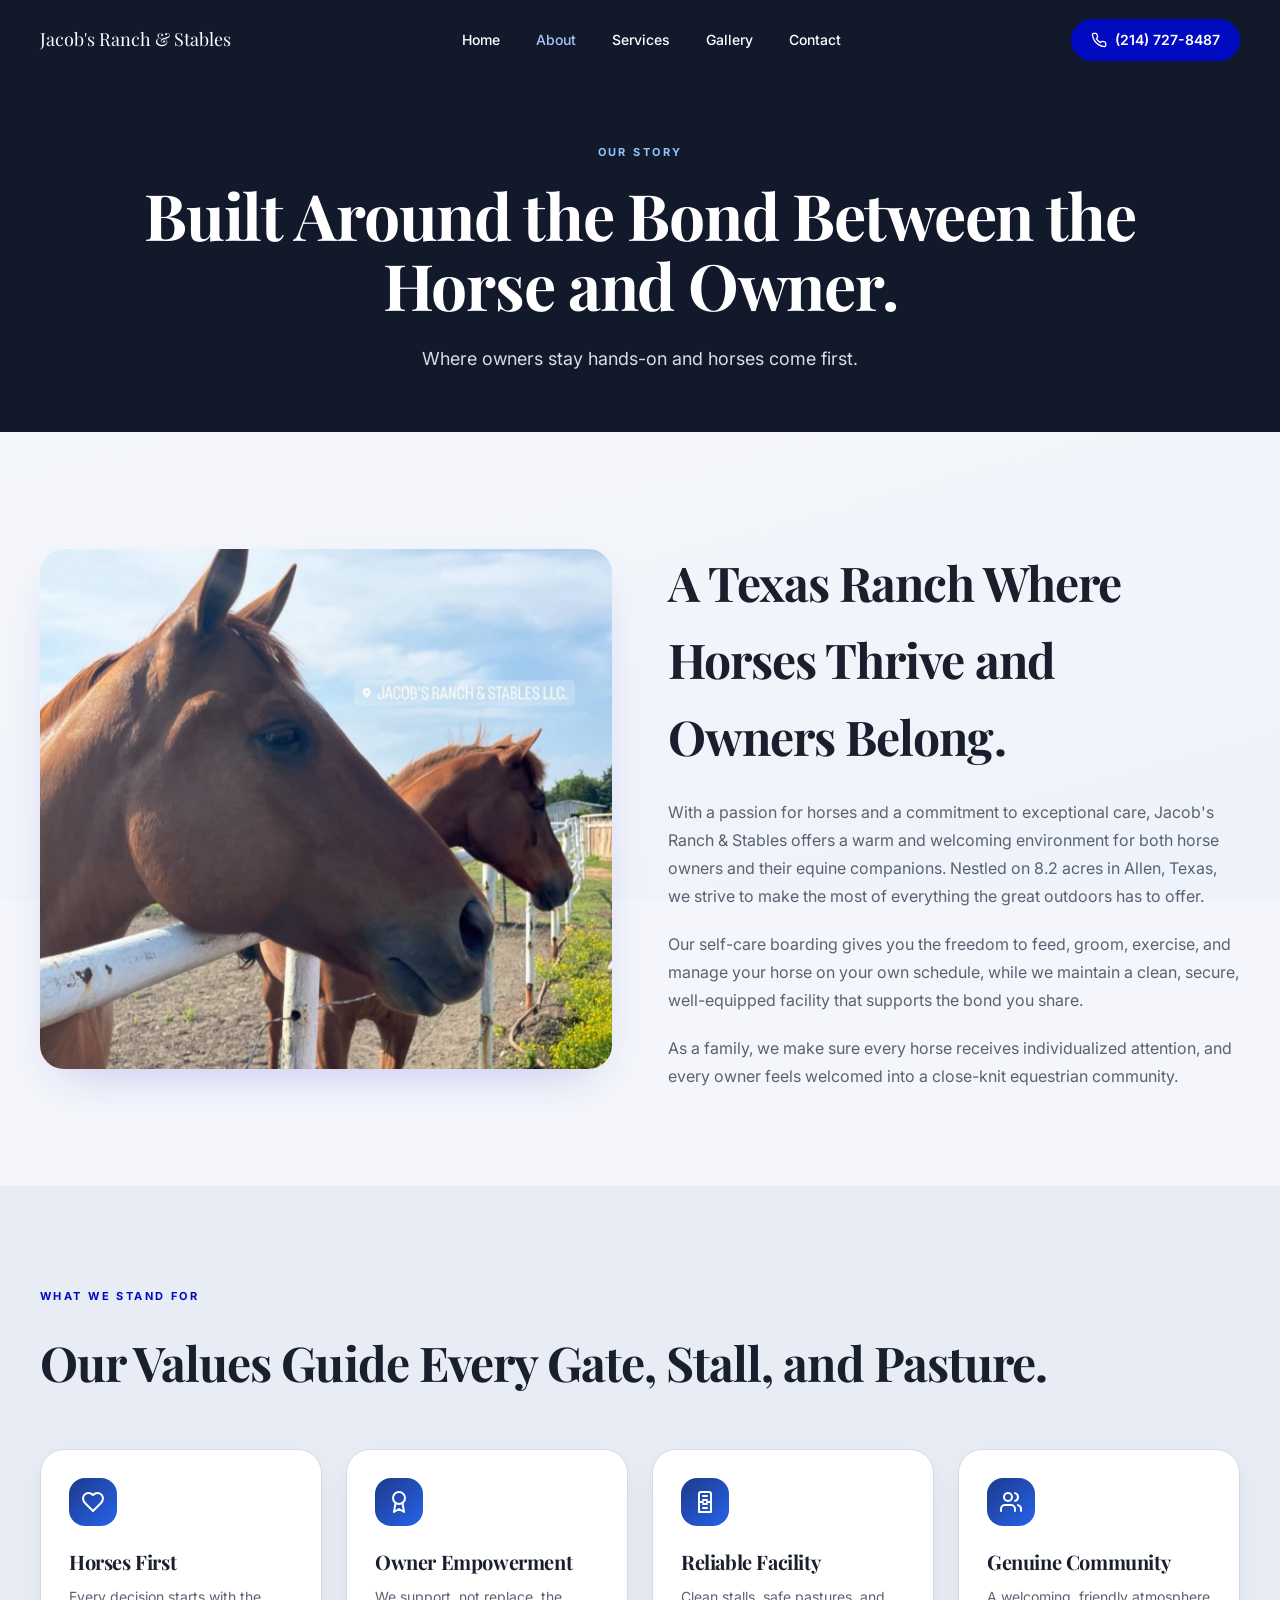
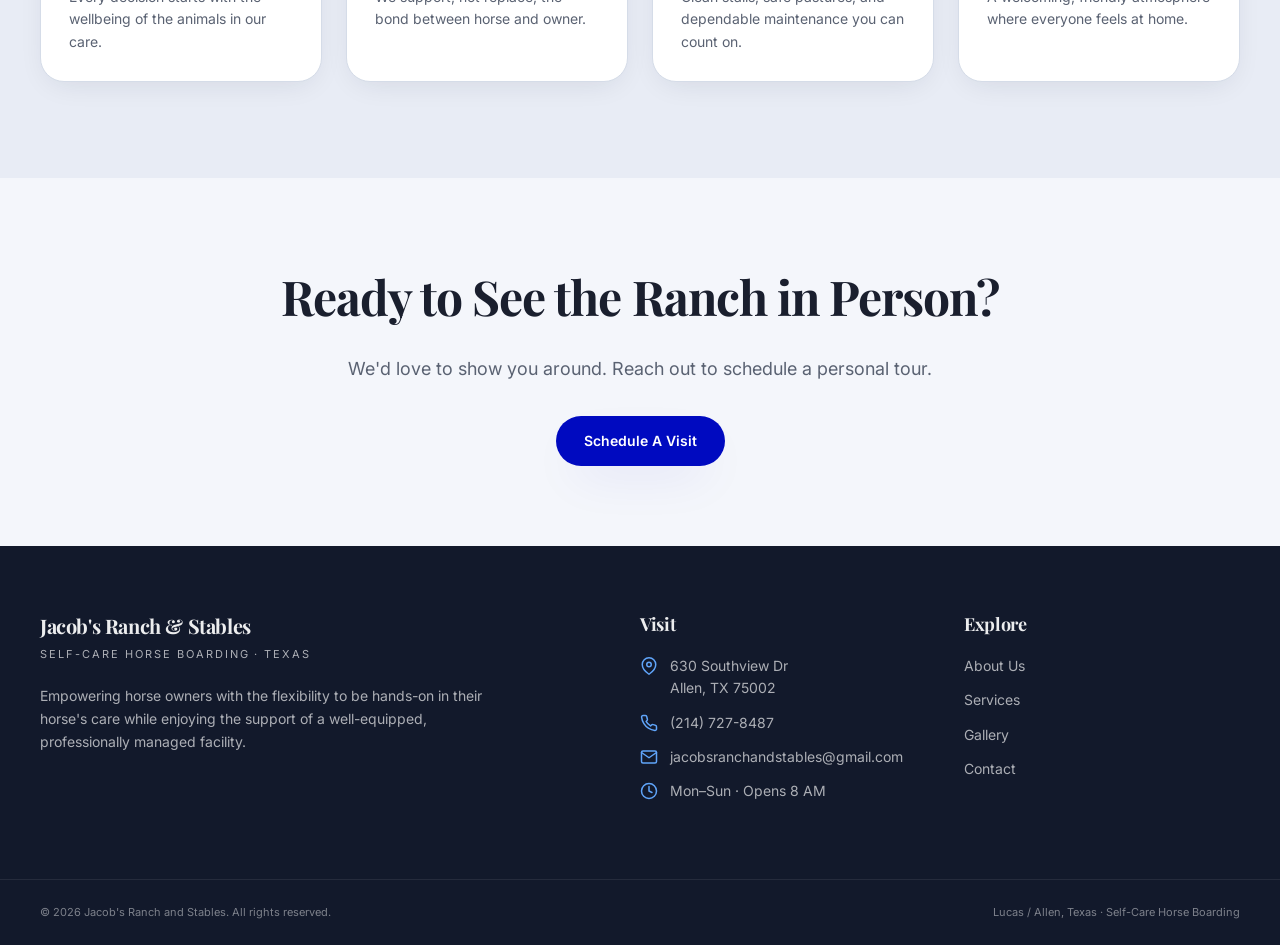
==== commit 081b2983: "REVAMPED" ====
--- a/about.html
+++ b/about.html
@@ -1,122 +1,183 @@
 <!DOCTYPE html>
 <html lang="en">
 <head>
-    <link rel="icon" href="images/favicon.png" type="image/png" />
-    <meta charset="UTF-8" />
-    <meta name="viewport" content="width=device-width, initial-scale=1.0" />
-    <title>About - Jacob's Ranch and Stables</title>
-    <link rel="stylesheet" href="styles.css" />
+  <link rel="icon" href="images/favicon.png" type="image/png" />
+  <meta charset="UTF-8" />
+  <meta name="viewport" content="width=device-width, initial-scale=1.0" />
+  <title>About | Jacob's Ranch and Stables</title>
+  <link rel="stylesheet" href="styles.css" />
 </head>
 <body>
-    <div class="aurora-bg" aria-hidden="true"></div>
-    <nav>
-        <a href="index.html" class="logo">Jacob's Ranch and Stables</a>
-        <div class="nav-items">
-            <a href="index.html">Home</a>
-            <a href="about.html">About</a>
-            <!-- <a href="team.html">Meet The Team</a> -->
-            <a href="gallery.html">Gallery</a>
-            <a href="contact.html">Contact</a>
-        </div>
-        <!-- HAMBURGER (mobile only) -->
-        <div class="hamburger">
-            <span></span>
-            <span></span>
-            <span></span>
-        </div>
+  <div class="page-bg" aria-hidden="true"></div>
 
-        <!-- MOBILE MENU -->
-        <div class="mobile-menu">
-            <a href="index.html">Home</a>
-            <a href="about.html">About</a>
-            <a href="gallery.html">Gallery</a>
-            <a href="contact.html">Contact</a>
-        </div>
-    </nav>
+  <header class="site-header">
+    <div class="site-header-inner">
+      <a href="index.html" class="site-brand">
+        <span class="site-brand-text-full">Jacob's Ranch &amp; Stables</span>
+      </a>
+      <nav class="site-nav" aria-label="Main">
+        <a href="index.html">Home</a>
+        <a href="about.html" class="active">About</a>
+        <a href="services.html">Services</a>
+        <a href="gallery.html">Gallery</a>
+        <a href="contact.html">Contact</a>
+      </nav>
+      <a href="tel:+12147278487" class="site-header-phone">
+        <svg width="16" height="16" viewBox="0 0 24 24" fill="none" stroke="currentColor" stroke-width="2" aria-hidden="true"><path d="M22 16.92v3a2 2 0 0 1-2.18 2 19.79 19.79 0 0 1-8.63-3.07 19.5 19.5 0 0 1-6-6 19.79 19.79 0 0 1-3.07-8.67A2 2 0 0 1 4.11 2h3a2 2 0 0 1 2 1.72 12.84 12.84 0 0 0 .7 2.81 2 2 0 0 1-.45 2.11L8.09 9.91a16 16 0 0 0 6 6l1.27-1.27a2 2 0 0 1 2.11-.45 12.84 12.84 0 0 0 2.81.7A2 2 0 0 1 22 16.92z"/></svg>
+        (214) 727-8487
+      </a>
+      <button type="button" class="hamburger" aria-label="Toggle menu">
+        <span></span><span></span><span></span>
+      </button>
+    </div>
+    <div class="mobile-menu">
+      <a href="index.html">Home</a>
+      <a href="about.html" class="active">About</a>
+      <a href="services.html">Services</a>
+      <a href="gallery.html">Gallery</a>
+      <a href="contact.html">Contact</a>
+      <a href="tel:+12147278487" class="site-header-phone">(214) 727-8487</a>
+    </div>
+  </header>
 
-    <section class="about-section animate-on-scroll">
-        <div class="about-content">
-            <h1>ABOUT OUR RANCH</h1>
-            <p>
-                With a passion for horses and a commitment to exceptional care, our facility offers a warm and welcoming
-                environment for both horse owners and their equine companions. Nestled amidst beautiful surroundings, we
-                strive to make the most of everything the great outdoors has to offer and take pride in providing a
-                personal
-                touch to every aspect of our services. As a family, we ensure that your horse receives individualized
-                attention and the utmost care.
-
-
-                Our goal is to create a close-knit community of horse lovers, where you and your horse can feel at home.
-                Join our equestrian family and experience the difference that a caring, family-run boarding facility can
-                make for you and your beloved horse.
-            </p>
-            <p class="no-indent"><strong>Get in touch!</strong></p>
-        </div>
-        <div class="about-image"></div> <!-- This div will be the background image -->
+  <main>
+    <section class="page-header-dark page-header-dark--center">
+      <div class="container">
+        <span class="section-eyebrow">Our Story</span>
+        <h1 class="about-hero-title">
+          Built Around the Bond Between the<br />
+          Horse and Owner.
+        </h1>
+        <p class="lead">
+          Where owners stay hands-on and horses come first.
+        </p>
+      </div>
     </section>
 
-    <!--amenities -->
-    <div class="amenities animate-on-scroll">
-        <h1>Jacob's Ranch and Stables proudly offers the following: </h1>
-        <h2>AMENITIES</h2>
-        <div class="amenities-grid">
-            <p>18 Large 12x12 Stalls</p>
-            <p>Sliding Stall Doors</p>
-            <p>Window Stall</p>
-            <p>Indoor Arena</p>
-            <p>Personal Lockers</p>
-            <p>Gated Facility</p>
-            <p>Outdoor Arena</p>
-            <p>Wash Rack</p>
-            <p>4 Pastures</p>
-            <p>Round Pen</p>
-            <p>Tack Room</p>
-            <p>Restroom</p>
+    <section class="section">
+      <div class="container">
+        <div class="about-intro animate-on-scroll">
+          <img
+            src="images/1Horse.jpg"
+            alt="Horse at Jacob's Ranch"
+            width="1200"
+            height="1500"
+            loading="lazy"
+          />
+          <div>
+            <h2 class="section-title text-balance">A Texas Ranch Where Horses Thrive and Owners Belong.</h2>
+            <div class="prose" style="margin-top: 1.5rem">
+              <p>
+                With a passion for horses and a commitment to exceptional care, Jacob's Ranch &amp; Stables
+                offers a warm and welcoming environment for both horse owners and their equine companions.
+                Nestled on 8.2 acres in Allen, Texas, we strive to make the most of everything the great
+                outdoors has to offer.
+              </p>
+              <p>
+                Our self-care boarding gives you the freedom to feed, groom, exercise, and manage
+                your horse on your own schedule, while we maintain a clean, secure, well-equipped facility
+                that supports the bond you share.
+              </p>
+              <p>
+                As a family, we make sure every horse receives individualized attention, and every owner feels
+                welcomed into a close-knit equestrian community.
+              </p>
+            </div>
+          </div>
         </div>
+      </div>
+    </section>
+
+    <section class="section section-muted">
+      <div class="container">
+        <span class="section-eyebrow">What We Stand For</span>
+        <h2 class="section-title text-balance">Our Values Guide Every Gate, Stall, and Pasture.</h2>
+        <div class="values-grid animate-on-scroll" style="margin-top: 3rem">
+          <div class="value-card">
+            <div class="value-icon" aria-hidden="true"><svg xmlns="http://www.w3.org/2000/svg" width="24" height="24" aria-hidden="true"><use href="images/icons.svg#i-heart"/></svg></div>
+            <h3>Horses First</h3>
+            <p>Every decision starts with the wellbeing of the animals in our care.</p>
+          </div>
+          <div class="value-card">
+            <div class="value-icon" aria-hidden="true"><svg xmlns="http://www.w3.org/2000/svg" width="24" height="24" aria-hidden="true"><use href="images/icons.svg#i-award"/></svg></div>
+            <h3>Owner Empowerment</h3>
+            <p>We support, not replace, the bond between horse and owner.</p>
+          </div>
+          <div class="value-card">
+            <div class="value-icon" aria-hidden="true"><svg xmlns="http://www.w3.org/2000/svg" width="24" height="24" aria-hidden="true"><use href="images/icons.svg#i-building"/></svg></div>
+            <h3>Reliable Facility</h3>
+            <p>Clean stalls, safe pastures, and dependable maintenance you can count on.</p>
+          </div>
+          <div class="value-card">
+            <div class="value-icon" aria-hidden="true"><svg xmlns="http://www.w3.org/2000/svg" width="24" height="24" aria-hidden="true"><use href="images/icons.svg#i-users"/></svg></div>
+            <h3>Genuine Community</h3>
+            <p>A welcoming, friendly atmosphere where everyone feels at home.</p>
+          </div>
+        </div>
+      </div>
+    </section>
+
+    <section class="cta-simple">
+      <div class="container">
+        <h2 class="text-balance">Ready to See the Ranch in Person?</h2>
+        <p>We'd love to show you around. Reach out to schedule a personal tour.</p>
+        <a href="contact.html" class="btn btn-accent" style="margin-top: 2rem">Schedule A Visit</a>
+      </div>
+    </section>
+  </main>
+
+  <footer class="site-footer">
+    <div class="site-footer-grid">
+      <div>
+        <div class="site-footer-brand">
+          <div>
+            <h3>Jacob's Ranch &amp; Stables</h3>
+            <p class="tagline">Self-Care Horse Boarding · Texas</p>
+          </div>
+        </div>
+        <p class="lead">
+          Empowering horse owners with the flexibility to be hands-on in their horse's care
+          while enjoying the support of a well-equipped, professionally managed facility.
+        </p>
+      </div>
+      <div>
+        <h4>Visit</h4>
+        <ul>
+          <li>
+            <span class="footer-icon" aria-hidden="true"><svg xmlns="http://www.w3.org/2000/svg" width="18" height="18" focusable="false"><use href="images/icons.svg#i-map-pin"/></svg></span>
+            <span>630 Southview Dr<br />Allen, TX 75002</span>
+          </li>
+          <li>
+            <span class="footer-icon" aria-hidden="true"><svg xmlns="http://www.w3.org/2000/svg" width="18" height="18" focusable="false"><use href="images/icons.svg#i-phone"/></svg></span>
+            <a href="tel:+12147278487">(214) 727-8487</a>
+          </li>
+          <li>
+            <span class="footer-icon" aria-hidden="true"><svg xmlns="http://www.w3.org/2000/svg" width="18" height="18" focusable="false"><use href="images/icons.svg#i-mail"/></svg></span>
+            <a href="mailto:jacobsranchandstables@gmail.com">jacobsranchandstables@gmail.com</a>
+          </li>
+          <li>
+            <span class="footer-icon" aria-hidden="true"><svg xmlns="http://www.w3.org/2000/svg" width="18" height="18" focusable="false"><use href="images/icons.svg#i-clock"/></svg></span>
+            <span>Mon–Sun · Opens 8 AM</span>
+          </li>
+        </ul>
+      </div>
+      <div>
+        <h4>Explore</h4>
+        <ul>
+          <li><a href="about.html">About Us</a></li>
+          <li><a href="services.html">Services</a></li>
+          <li><a href="gallery.html">Gallery</a></li>
+          <li><a href="contact.html">Contact</a></li>
+        </ul>
+      </div>
     </div>
+    <div class="site-footer-bottom">
+      <span>© 2026 Jacob's Ranch and Stables. All rights reserved.</span>
+      <span>Lucas / Allen, Texas · Self-Care Horse Boarding</span>
+    </div>
+  </footer>
 
-    <!-- Services Title (Separate from the Image) -->
-    <div class="services-title">
-        <h2>SERVICES</h2>
-    </div>
-
-    <!-- Services Section with Background Image -->
-    <section class="services-section animate-on-scroll">
-        <div class="services-container">
-            <div class="service-box">
-                <div class="service-number">1</div>
-                <h3>Self Care Boarding</h3>
-                <p><em>Enjoy the flexibility to care for your horse your way. We provide safe, spacious stalls with
-                        daily turnout options, giving your horse room to roam. Owners handle feeding, grooming, and care
-                        while benefiting from our well-maintained facilities. Ideal for those who prefer hands-on horse
-                        care in a secure, comfortable environment.
-                    </em></p>
-            </div>
-
-            <div class="service-box">
-                <div class="service-number">2</div>
-                <h3>Pasture Care</h3>
-                <p><em>Our Pasture Care service offers large, secure pastures where your horse can graze, exercise, and
-                        relax. We provide fresh water, quality hay, and regular pasture maintenance, ensuring a safe and
-                        healthy environment. This option is perfect for owners seeking stress-free boarding with
-                        professional pasture management.
-                    </em></p>
-            </div>
-
-            <div class="service-box">
-                <div class="service-number">3</div>
-                <h3>Trailer Parking</h3>
-                <p><em>Need a safe, convenient place to park your horse trailer? Our on-site trailer parking is
-                        available for an additional fee, providing secure, designated spaces for easy access. Keep your
-                        trailer on the property, ready for shows, trail rides, or emergencies, without the hassle of
-                        off-site storage. Enjoy peace of mind knowing your trailer is always nearby.</em></p>
-            </div>
-        </div>
-    </section>
-    <div class="copyright">
-        <h1>©2026 by Jacob's Ranch and Stables. All Rights Reserved.</h1>
-    </div>
-    <script src="hamburger.js"></script>
-    <script src="app.js"></script>
+  <script src="hamburger.js"></script>
+  <script src="app.js"></script>
 </body>
 </html>
--- a/styles.css
+++ b/styles.css
@@ -1,64 +1,1544 @@
-@import url("https://fonts.googleapis.com/css2?family=Playfair+Display:ital,wght@0,300;0,400;0,600;1,400&family=Raleway:wght@400;500;600&display=swap");
-* {
+@import url("https://fonts.googleapis.com/css2?family=Inter:wght@400;500;600;700&family=Playfair+Display:ital,wght@0,400;0,500;0,600;1,400&display=swap");
+
+/* --- Design tokens: ranch layout, Jacob's Ranch blue accents --- */
+:root {
+  --background: #f4f6fb;
+  --foreground: #1a1f2e;
+  --muted: #e8ecf5;
+  --muted-foreground: #5a6272;
+  --card: #ffffff;
+  --border: #d5dce8;
+  --accent: #000ac0;
+  --accent-hover: #0023eb;
+  --accent-soft: rgba(0, 10, 192, 0.12);
+  --footer-bg: #12192b;
+  --footer-text: rgba(255, 255, 255, 0.92);
+  --footer-muted: rgba(255, 255, 255, 0.65);
+  --radius: 0.5rem;
+  --radius-lg: 1rem;
+  --radius-xl: 1.25rem;
+  --radius-2xl: 1.5rem;
+  --shadow-soft: 0 8px 30px -10px rgba(26, 31, 46, 0.12);
+  --shadow-warm: 0 20px 50px -20px rgba(0, 10, 192, 0.22);
+  --gradient-warm: linear-gradient(135deg, #1e3a8a, #2563eb);
+  --gradient-hero: linear-gradient(
+    180deg,
+    rgba(18, 25, 43, 0.12) 0%,
+    rgba(18, 25, 43, 0.52) 55%,
+    rgba(18, 25, 43, 0.88) 100%
+  );
+  --font-serif: "Playfair Display", Georgia, serif;
+  --font-sans: "Inter", system-ui, sans-serif;
+  /* Same readable width for About / Services / Gallery / Contact heroes */
+  --inner-hero-measure: 42rem;
+  /* Fixed hero band so About / Services / Gallery / Contact end at the same line (Home unchanged) */
+  --inner-page-hero-height: max(27rem, 34vh);
+}
+
+*,
+*::before,
+*::after {
   box-sizing: border-box;
   margin: 0;
   padding: 0;
-  font-family: "Raleway", "Trebuchet MS", "Lucida Sans Unicode", "Lucida Grande",
-    "Lucida Sans", Arial, sans-serif;
-}
+}
+
 html {
   scroll-behavior: smooth;
 }
-html,
+
 body {
   min-height: 100%;
-  background-color: #e8e6e3;
+  background-color: var(--background);
+  color: var(--foreground);
+  font-family: var(--font-sans);
+  font-size: 16px;
+  line-height: 1.6;
+  -webkit-font-smoothing: antialiased;
   overflow-x: hidden;
 }
-body {
-  position: relative;
-}
-.aurora-bg {
+
+h1,
+h2,
+h3,
+h4 {
+  font-family: var(--font-serif);
+  letter-spacing: -0.02em;
+}
+
+a {
+  color: inherit;
+}
+
+img {
+  max-width: 100%;
+  height: auto;
+  display: block;
+}
+
+.text-balance {
+  text-wrap: balance;
+}
+
+/* subtle page backdrop (replaces old aurora; stays neutral / blue-cream) */
+.page-bg {
   position: fixed;
   inset: 0;
   pointer-events: none;
   z-index: -1;
-  background: linear-gradient(
-    160deg,
-    #f5f2ec 0%,
-    #e8e2d8 25%,
-    #efe9e0 50%,
-    #e5dfd4 75%,
-    #f2ede6 100%
-  );
-  background-size: 400% 400%;
-  animation: aurora-shift 25s ease-in-out infinite;
-  opacity: 1;
-}
-.aurora-bg::before {
-  content: "";
+  background: linear-gradient(165deg, #f0f4fc 0%, var(--background) 45%, #eef2fa 100%);
+}
+
+.container {
+  width: 100%;
+  max-width: 80rem;
+  margin-left: auto;
+  margin-right: auto;
+  padding-left: 1.5rem;
+  padding-right: 1.5rem;
+}
+
+@media (min-width: 1024px) {
+  .container {
+    padding-left: 2.5rem;
+    padding-right: 2.5rem;
+  }
+}
+
+/* --- Header --- */
+.site-header {
+  position: fixed;
+  top: 0;
+  left: 0;
+  right: 0;
+  z-index: 1000;
+  transition: background 0.3s ease, box-shadow 0.3s ease, border-color 0.3s ease;
+  background: transparent;
+}
+
+.site-header .mobile-menu {
+  position: absolute;
+  left: 0;
+  right: 0;
+  top: 100%;
+  box-shadow: 0 10px 25px rgba(0, 0, 0, 0.08);
+}
+
+.site-header.scrolled {
+  background: rgba(244, 246, 251, 0.9);
+  backdrop-filter: blur(12px);
+  -webkit-backdrop-filter: blur(12px);
+  border-bottom: 1px solid var(--border);
+  box-shadow: var(--shadow-soft);
+}
+
+.site-header-inner {
+  max-width: 80rem;
+  margin: 0 auto;
+  padding: 0 1.5rem;
+  height: 5rem;
+  display: flex;
+  align-items: center;
+  justify-content: space-between;
+}
+
+@media (min-width: 1024px) {
+  .site-header-inner {
+    padding: 0 2.5rem;
+  }
+}
+
+.site-brand {
+  display: flex;
+  align-items: center;
+  text-decoration: none;
+}
+
+.site-brand-text-full {
+  font-family: var(--font-serif);
+  font-size: 1rem;
+  line-height: 1.2;
+  transition: color 0.3s ease;
+}
+
+@media (min-width: 768px) {
+  .site-brand-text-full {
+    font-size: 1.125rem;
+  }
+}
+
+.site-header:not(.scrolled) .site-brand-text-full {
+  color: #fff;
+}
+
+/* Inner pages whose first section is light (readable nav without hero image) */
+.site-header.theme-light-top:not(.scrolled) .site-brand-text-full {
+  color: var(--foreground);
+}
+.site-header.theme-light-top:not(.scrolled) .site-nav a {
+  color: var(--foreground);
+}
+.site-header.theme-light-top:not(.scrolled) .site-nav a:hover,
+.site-header.theme-light-top:not(.scrolled) .site-nav a.active {
+  color: var(--accent);
+}
+.site-header.theme-light-top:not(.scrolled) .hamburger span {
+  background: var(--foreground);
+}
+
+.site-header.scrolled .site-brand-text-full {
+  color: var(--foreground);
+}
+
+.site-nav {
+  display: none;
+  align-items: center;
+  gap: 2.25rem;
+}
+
+@media (min-width: 1024px) {
+  .site-nav {
+    display: flex;
+  }
+}
+
+.site-nav a {
+  text-decoration: none;
+  font-size: 0.875rem;
+  font-weight: 500;
+  color: var(--foreground);
+  transition: color 0.2s ease;
+}
+
+.site-header:not(.scrolled) .site-nav a {
+  color: #fff;
+}
+
+.site-nav a:hover,
+.site-nav a.active {
+  color: var(--accent);
+}
+
+.site-header:not(.scrolled) .site-nav a:hover,
+.site-header:not(.scrolled) .site-nav a.active {
+  color: #a5c4ff;
+}
+
+.site-header-phone {
+  display: none;
+  align-items: center;
+  gap: 0.5rem;
+  padding: 0.625rem 1.25rem;
+  border-radius: 9999px;
+  font-size: 0.875rem;
+  font-weight: 600;
+  text-decoration: none;
+  background: var(--accent);
+  color: #fff;
+  box-shadow: var(--shadow-soft);
+  transition: opacity 0.2s ease, background 0.2s ease;
+}
+
+.site-header-phone:hover {
+  opacity: 0.92;
+  background: var(--accent-hover);
+}
+
+@media (min-width: 1024px) {
+  .site-header-phone {
+    display: inline-flex;
+  }
+}
+
+.hamburger {
+  display: none;
+  flex-direction: column;
+  cursor: pointer;
+  padding: 0.5rem;
+  background: none;
+  border: none;
+}
+
+@media (max-width: 1023px) {
+  .hamburger {
+    display: flex;
+  }
+}
+
+.hamburger span {
+  width: 25px;
+  height: 3px;
+  background: var(--foreground);
+  margin: 4px 0;
+  transition: transform 0.3s, opacity 0.3s;
+  border-radius: 2px;
+}
+
+.site-header:not(.scrolled) .hamburger span {
+  background: #fff;
+}
+
+.hamburger:hover span {
+  background: var(--accent);
+}
+
+.site-header:not(.scrolled) .hamburger:hover span {
+  background: #a5c4ff;
+}
+
+.hamburger.active span:nth-child(1) {
+  transform: rotate(45deg) translate(5px, 5px);
+}
+.hamburger.active span:nth-child(2) {
+  opacity: 0;
+}
+.hamburger.active span:nth-child(3) {
+  transform: rotate(-45deg) translate(5px, -5px);
+}
+
+.mobile-menu {
+  display: none;
+  flex-direction: column;
+  background: var(--card);
+  border-top: 1px solid var(--border);
+  width: 100%;
+  padding: 1.5rem;
+  gap: 0.25rem;
+}
+
+.mobile-menu.show {
+  display: flex;
+}
+
+.mobile-menu a {
+  padding: 0.75rem;
+  text-decoration: none;
+  color: var(--foreground);
+  font-weight: 500;
+  border-radius: var(--radius);
+}
+
+.mobile-menu a:hover,
+.mobile-menu a.active {
+  background: var(--accent-soft);
+  color: var(--accent);
+}
+
+.mobile-menu .site-header-phone {
+  display: inline-flex;
+  margin-top: 0.5rem;
+  width: fit-content;
+}
+
+/* --- Buttons --- */
+.btn {
+  display: inline-flex;
+  align-items: center;
+  gap: 0.5rem;
+  padding: 0.875rem 1.75rem;
+  border-radius: 9999px;
+  font-size: 0.875rem;
+  font-weight: 600;
+  text-decoration: none;
+  border: none;
+  cursor: pointer;
+  transition: opacity 0.2s ease, transform 0.2s ease, box-shadow 0.2s ease;
+  font-family: var(--font-sans);
+}
+
+.btn-primary {
+  background: var(--accent);
+  color: #fff;
+  box-shadow: var(--shadow-warm);
+}
+
+.btn-primary:hover {
+  opacity: 0.92;
+  background: var(--accent-hover);
+  transform: translateY(-1px);
+}
+
+.btn-accent {
+  background: var(--accent);
+  color: #fff;
+  box-shadow: var(--shadow-warm);
+}
+
+.btn-accent:hover {
+  opacity: 0.9;
+}
+
+.btn-outline-light {
+  border: 1px solid rgba(255, 255, 255, 0.4);
+  background: rgba(255, 255, 255, 0.1);
+  backdrop-filter: blur(8px);
+  color: #fff;
+}
+
+.btn-outline-light:hover {
+  background: rgba(255, 255, 255, 0.2);
+}
+
+.btn-forest {
+  background: linear-gradient(135deg, #1e3a8a, #1d4ed8);
+  color: #fff;
+  box-shadow: var(--shadow-soft);
+}
+
+.btn-forest:hover {
+  opacity: 0.92;
+}
+
+.section-eyebrow {
+  font-size: 0.6875rem;
+  font-weight: 700;
+  text-transform: uppercase;
+  letter-spacing: 0.22em;
+  color: var(--accent);
+}
+
+/* --- Home hero --- */
+.hero-full {
+  position: relative;
+  min-height: 100vh;
+  display: flex;
+  align-items: flex-end;
+  overflow: hidden;
+}
+
+.hero-full-bg {
   position: absolute;
   inset: 0;
-  background: 
-    radial-gradient(ellipse 85% 55% at 15% 15%, rgba(160, 185, 155, 0.28) 0%, transparent 45%),
-    radial-gradient(ellipse 75% 45% at 90% 85%, rgba(205, 175, 130, 0.22) 0%, transparent 50%);
-  animation: aurora-shift 30s ease-in-out infinite reverse;
-}
-.aurora-bg::after {
-  content: "";
+  width: 100%;
+  height: 100%;
+  object-fit: cover;
+}
+
+.hero-full-overlay {
   position: absolute;
   inset: 0;
-  background-image: 
-    linear-gradient(rgba(0, 0, 0, 0.025) 1px, transparent 1px),
-    linear-gradient(90deg, rgba(0, 0, 0, 0.025) 1px, transparent 1px);
-  background-size: 44px 44px;
-  opacity: 0.7;
-}
-@keyframes aurora-shift {
-  0%, 100% { background-position: 0% 50%; }
-  50% { background-position: 100% 50%; }
-}
-
+  background: var(--gradient-hero);
+}
+
+.hero-full-inner {
+  position: relative;
+  z-index: 10;
+  width: 100%;
+  max-width: 80rem;
+  margin: 0 auto;
+  padding: 10rem 1.5rem 6rem;
+}
+
+@media (min-width: 1024px) {
+  .hero-full-inner {
+    padding-left: 2.5rem;
+    padding-right: 2.5rem;
+    padding-bottom: 6rem;
+  }
+}
+
+.hero-full-inner .hero-title {
+  font-size: clamp(2.5rem, 6vw, 4.5rem);
+  line-height: 1.05;
+  color: #fff;
+  max-width: 42rem;
+}
+
+.hero-full-inner .hero-lede {
+  margin-top: 1.5rem;
+  font-size: 1.125rem;
+  color: rgba(255, 255, 255, 0.88);
+  max-width: 36rem;
+  line-height: 1.65;
+}
+
+@media (min-width: 768px) {
+  .hero-full-inner .hero-lede {
+    font-size: 1.25rem;
+  }
+}
+
+.hero-actions {
+  margin-top: 2.5rem;
+  display: flex;
+  flex-wrap: wrap;
+  gap: 1rem;
+}
+
+/* --- Sections --- */
+.section {
+  padding: 5rem 0;
+}
+
+@media (min-width: 768px) {
+  .section {
+    padding: 6rem 0;
+  }
+}
+
+.section-muted {
+  background: var(--muted);
+}
+
+.section-title {
+  font-size: clamp(2rem, 4vw, 3rem);
+  margin-top: 1rem;
+  color: var(--foreground);
+}
+
+.section-prose {
+  margin-top: 2rem;
+  font-size: 1.125rem;
+  color: var(--muted-foreground);
+  line-height: 1.75;
+  font-style: italic;
+  font-family: var(--font-serif);
+}
+
+.section-attribution {
+  margin-top: 1.5rem;
+  font-size: 0.875rem;
+  letter-spacing: 0.08em;
+  text-transform: uppercase;
+  color: var(--muted-foreground);
+}
+
+.text-center {
+  text-align: center;
+}
+
+/* Highlights */
+.highlights-grid {
+  display: grid;
+  gap: 3.5rem;
+  align-items: center;
+}
+
+@media (min-width: 1024px) {
+  .highlights-grid {
+    grid-template-columns: 1fr 1fr;
+  }
+}
+
+.highlights-img-wrap {
+  position: relative;
+}
+
+.highlights-img {
+  width: 100%;
+  height: 500px;
+  object-fit: cover;
+  border-radius: var(--radius-2xl);
+  box-shadow: var(--shadow-warm);
+}
+
+.floating-card {
+  display: none;
+  position: absolute;
+  bottom: -2rem;
+  right: -2rem;
+  background: var(--card);
+  border-radius: var(--radius-2xl);
+  padding: 1.5rem;
+  max-width: 220px;
+  border: 1px solid var(--border);
+  box-shadow: var(--shadow-warm);
+}
+
+@media (min-width: 768px) {
+  .floating-card {
+    display: block;
+  }
+}
+
+.floating-card .score {
+  font-family: var(--font-serif);
+  font-size: 1.875rem;
+  color: var(--accent);
+  line-height: 1.2;
+}
+
+.floating-card-meta {
+  font-size: 0.6875rem;
+  font-weight: 600;
+  text-transform: uppercase;
+  letter-spacing: 0.14em;
+  color: var(--muted-foreground);
+  margin-top: 0.25rem;
+}
+
+.floating-card p {
+  font-size: 0.875rem;
+  color: var(--muted-foreground);
+  margin-top: 0.75rem;
+}
+
+.feature-list {
+  margin-top: 2rem;
+  display: grid;
+  gap: 1rem;
+}
+
+@media (min-width: 640px) {
+  .feature-list {
+    grid-template-columns: 1fr 1fr;
+  }
+}
+
+.feature-list li {
+  display: flex;
+  align-items: flex-start;
+  gap: 0.75rem;
+  list-style: none;
+}
+
+.feature-check {
+  margin-top: 0.125rem;
+  width: 1.5rem;
+  height: 1.5rem;
+  border-radius: 9999px;
+  background: var(--accent-soft);
+  display: flex;
+  align-items: center;
+  justify-content: center;
+  flex-shrink: 0;
+  color: var(--accent);
+}
+
+.feature-check svg {
+  width: 12px;
+  height: 12px;
+  display: block;
+}
+
+/* Split section */
+.split-grid {
+  display: grid;
+  gap: 1.5rem;
+}
+
+@media (min-width: 768px) {
+  .split-grid {
+    grid-template-columns: 1fr 1fr;
+    gap: 2rem;
+    align-items: center;
+  }
+}
+
+.split-img {
+  width: 100%;
+  height: 420px;
+  object-fit: cover;
+  border-radius: var(--radius-2xl);
+  box-shadow: var(--shadow-soft);
+}
+
+@media (min-width: 768px) {
+  .split-img {
+    height: 520px;
+  }
+}
+
+.split-copy .section-body {
+  margin-top: 1.25rem;
+  color: var(--muted-foreground);
+  line-height: 1.7;
+}
+
+.split-copy .btn {
+  margin-top: 2rem;
+}
+
+/* CTA banner */
+.cta-banner {
+  position: relative;
+  padding: 5rem 0;
+  overflow: hidden;
+}
+
+@media (min-width: 768px) {
+  .cta-banner {
+    padding: 8rem 0;
+  }
+}
+
+.cta-banner-bg {
+  position: absolute;
+  inset: 0;
+  width: 100%;
+  height: 100%;
+  object-fit: cover;
+}
+
+.cta-banner-overlay {
+  position: absolute;
+  inset: 0;
+  background: var(--gradient-hero);
+}
+
+.cta-banner-inner {
+  position: relative;
+  z-index: 2;
+  text-align: center;
+  max-width: 48rem;
+  margin: 0 auto;
+}
+
+.cta-banner-inner h2 {
+  font-size: clamp(2rem, 4.5vw, 3.75rem);
+  color: #fff;
+}
+
+.cta-banner-inner p {
+  margin-top: 1.25rem;
+  color: rgba(255, 255, 255, 0.85);
+  font-size: 1.125rem;
+}
+
+.cta-banner-actions {
+  margin-top: 2.5rem;
+  display: flex;
+  flex-wrap: wrap;
+  justify-content: center;
+  gap: 1rem;
+}
+
+.cta-banner-actions .btn-cta-email {
+  max-width: min(100%, 22rem);
+  font-size: clamp(0.6875rem, 2vw, 0.875rem);
+  padding-left: 1rem;
+  padding-right: 1rem;
+  text-align: center;
+  line-height: 1.35;
+  word-break: break-word;
+}
+
+.cta-banner-actions .btn-cta-email svg {
+  flex-shrink: 0;
+}
+
+/* --- Footer --- */
+.site-footer {
+  background: var(--footer-bg);
+  color: var(--footer-text);
+}
+
+.site-footer a {
+  text-decoration: none;
+  color: var(--footer-muted);
+  transition: color 0.2s ease;
+}
+
+.site-footer a:hover {
+  color: #93c5fd;
+}
+
+.site-footer-grid {
+  display: grid;
+  gap: 3rem;
+  padding: 4rem 1.5rem;
+  max-width: 80rem;
+  margin: 0 auto;
+}
+
+@media (min-width: 768px) {
+  .site-footer-grid {
+    grid-template-columns: repeat(2, 1fr);
+    padding: 4rem 2.5rem;
+  }
+}
+
+@media (min-width: 1024px) {
+  .site-footer-grid {
+    grid-template-columns: 2fr 1fr 1fr;
+  }
+}
+
+.site-footer-brand {
+  display: flex;
+  align-items: flex-start;
+}
+
+.site-footer h3 {
+  font-family: var(--font-serif);
+  font-size: 1.25rem;
+}
+
+.site-footer .tagline {
+  font-size: 0.6875rem;
+  text-transform: uppercase;
+  letter-spacing: 0.18em;
+  color: var(--footer-muted);
+  margin-top: 0.25rem;
+}
+
+.site-footer .lead {
+  margin-top: 1.25rem;
+  font-size: 0.875rem;
+  line-height: 1.65;
+  color: var(--footer-muted);
+  max-width: 28rem;
+}
+
+.site-footer h4 {
+  font-family: var(--font-serif);
+  font-size: 1.125rem;
+  margin-bottom: 1rem;
+  color: var(--footer-text);
+}
+
+.site-footer ul {
+  list-style: none;
+}
+
+.site-footer li {
+  font-size: 0.875rem;
+  margin-bottom: 0.75rem;
+  display: flex;
+  gap: 0.75rem;
+  align-items: flex-start;
+  color: var(--footer-muted);
+}
+
+.site-footer .footer-icon {
+  color: #60a5fa;
+  flex-shrink: 0;
+  margin-top: 0.125rem;
+  display: flex;
+  align-items: center;
+  justify-content: center;
+}
+
+.site-footer .footer-icon svg {
+  width: 1.125rem;
+  height: 1.125rem;
+  display: block;
+}
+
+.site-footer-bottom {
+  border-top: 1px solid rgba(255, 255, 255, 0.08);
+  padding: 1.5rem;
+  max-width: 80rem;
+  margin: 0 auto;
+  display: flex;
+  flex-direction: column;
+  gap: 0.5rem;
+  font-size: 0.6875rem;
+  color: rgba(255, 255, 255, 0.45);
+}
+
+@media (min-width: 768px) {
+  .site-footer-bottom {
+    flex-direction: row;
+    justify-content: space-between;
+    padding-left: 2.5rem;
+    padding-right: 2.5rem;
+  }
+}
+
+/* --- Inner pages: dark band header --- */
+.page-header-dark {
+  height: var(--inner-page-hero-height);
+  padding-top: 10rem;
+  padding-bottom: 5rem;
+  background: var(--footer-bg);
+  color: #fff;
+  display: flex;
+  flex-direction: column;
+  justify-content: center;
+  overflow: hidden;
+}
+
+.page-header-dark .section-eyebrow {
+  color: #93c5fd;
+  max-width: var(--inner-hero-measure);
+}
+
+.page-header-dark h1 {
+  margin-top: 1rem;
+  font-size: clamp(2.25rem, 5vw, 4.5rem);
+  line-height: 1.05;
+  max-width: var(--inner-hero-measure);
+}
+
+.page-header-dark--center {
+  text-align: center;
+}
+
+.page-header-dark--center > .container > h1:first-child {
+  margin-top: 0;
+}
+
+.page-header-dark--center .section-eyebrow {
+  margin-left: auto;
+  margin-right: auto;
+}
+
+.page-header-dark--center h1 {
+  margin-left: auto;
+  margin-right: auto;
+}
+
+.page-header-dark--center .lead {
+  margin-top: 1.5rem;
+  color: rgba(255, 255, 255, 0.85);
+  font-size: 1.125rem;
+  max-width: var(--inner-hero-measure);
+  margin-left: auto;
+  margin-right: auto;
+}
+
+/* Gallery hero: same type size as other inner heroes; one line from tablet up */
+.page-header-dark--center h1.gallery-hero-title {
+  max-width: none;
+}
+
+@media (min-width: 768px) {
+  .page-header-dark--center h1.gallery-hero-title {
+    white-space: nowrap;
+  }
+}
+
+.page-header-dark--center h1.about-hero-title {
+  max-width: none;
+  line-height: 1.1;
+}
+
+.page-header-dark--center h1.services-hero-title {
+  max-width: none;
+}
+
+@media (min-width: 768px) {
+  .page-header-dark--center h1.services-hero-title {
+    white-space: nowrap;
+  }
+}
+
+.page-header-light {
+  padding-top: 10rem;
+  padding-bottom: 4rem;
+  text-align: center;
+}
+
+.page-header-light h1 {
+  margin-top: 1rem;
+  font-size: clamp(2.25rem, 5vw, 4.5rem);
+}
+
+.page-header-light .lead {
+  margin-top: 1.5rem;
+  color: var(--muted-foreground);
+  font-size: 1.125rem;
+  max-width: 42rem;
+  margin-left: auto;
+  margin-right: auto;
+}
+
+.page-hero-image {
+  position: relative;
+  height: var(--inner-page-hero-height);
+  padding: 10rem 0 5rem;
+  overflow: hidden;
+  display: flex;
+  flex-direction: column;
+  justify-content: center;
+}
+
+.page-hero-image .container > h1:first-child {
+  margin-top: 0;
+}
+
+.page-hero-image-bg {
+  position: absolute;
+  inset: 0;
+  width: 100%;
+  height: 100%;
+  object-fit: cover;
+}
+
+.page-hero-image-overlay {
+  position: absolute;
+  inset: 0;
+  background: var(--gradient-hero);
+}
+
+.page-hero-image .container {
+  position: relative;
+  z-index: 2;
+  width: 100%;
+}
+
+.page-hero-image h1 {
+  color: #fff;
+  font-size: clamp(2.25rem, 5vw, 4.5rem);
+  margin-top: 1rem;
+  max-width: var(--inner-hero-measure);
+}
+
+.page-hero-image .lead {
+  margin-top: 1.5rem;
+  color: rgba(255, 255, 255, 0.85);
+  max-width: var(--inner-hero-measure);
+  font-size: 1.125rem;
+  line-height: 1.65;
+}
+
+/* About: two col intro */
+.about-intro {
+  display: grid;
+  gap: 3.5rem;
+  align-items: center;
+}
+
+@media (min-width: 1024px) {
+  .about-intro {
+    grid-template-columns: 1fr 1fr;
+  }
+}
+
+.about-intro img {
+  width: 100%;
+  height: 520px;
+  object-fit: cover;
+  border-radius: var(--radius-2xl);
+  box-shadow: var(--shadow-warm);
+}
+
+.about-intro .prose p + p {
+  margin-top: 1.25rem;
+}
+
+.prose {
+  color: var(--muted-foreground);
+  line-height: 1.75;
+}
+
+.prose p + p {
+  margin-top: 1rem;
+}
+
+/* Values */
+.values-grid {
+  display: grid;
+  gap: 1.5rem;
+}
+
+@media (min-width: 640px) {
+  .values-grid {
+    grid-template-columns: repeat(2, 1fr);
+  }
+}
+
+@media (min-width: 1024px) {
+  .values-grid {
+    grid-template-columns: repeat(4, 1fr);
+  }
+}
+
+.value-card {
+  background: var(--card);
+  border-radius: var(--radius-2xl);
+  padding: 1.75rem;
+  border: 1px solid var(--border);
+  box-shadow: var(--shadow-soft);
+  transition: box-shadow 0.3s ease;
+}
+
+.value-card:hover {
+  box-shadow: var(--shadow-warm);
+}
+
+.value-icon {
+  width: 3rem;
+  height: 3rem;
+  border-radius: var(--radius-lg);
+  background: var(--gradient-warm);
+  display: flex;
+  align-items: center;
+  justify-content: center;
+  color: #fff;
+}
+
+.value-icon svg {
+  width: 1.5rem;
+  height: 1.5rem;
+  display: block;
+}
+
+.value-card h3 {
+  margin-top: 1.25rem;
+  font-size: 1.25rem;
+}
+
+.value-card p {
+  margin-top: 0.5rem;
+  font-size: 0.875rem;
+  color: var(--muted-foreground);
+  line-height: 1.6;
+}
+
+.cta-simple {
+  text-align: center;
+  padding: 5rem 1.5rem;
+}
+
+.cta-simple h2 {
+  font-size: clamp(2rem, 4vw, 3rem);
+}
+
+.cta-simple p {
+  margin-top: 1.25rem;
+  color: var(--muted-foreground);
+  font-size: 1.125rem;
+}
+
+/* Services */
+.services-grid-page {
+  display: grid;
+  gap: 2rem;
+}
+
+@media (min-width: 768px) {
+  .services-grid-page {
+    grid-template-columns: repeat(3, 1fr);
+  }
+}
+
+/* Align checklist rows across cards (same vertical start for each row of checks) */
+@supports (grid-template-rows: subgrid) {
+  @media (min-width: 768px) {
+    .services-grid-page {
+      grid-template-rows: auto auto auto repeat(4, auto);
+      column-gap: 2rem;
+      row-gap: 0;
+    }
+
+    .service-card-lg {
+      display: grid;
+      grid-template-rows: subgrid;
+      grid-row: span 7;
+    }
+
+    .service-card-lg ul {
+      display: contents;
+      margin-top: 0;
+    }
+
+    .service-card-lg > li:first-of-type {
+      margin-top: 0;
+    }
+  }
+}
+
+.service-card-lg {
+  background: var(--card);
+  border-radius: 1.75rem;
+  padding: 2rem 2.25rem;
+  border: 1px solid var(--border);
+  box-shadow: var(--shadow-soft);
+  transition:
+    box-shadow 0.3s ease,
+    border-color 0.25s ease,
+    transform 0.25s ease,
+    background-color 0.25s ease;
+}
+
+.service-card-lg:hover {
+  border-color: rgba(0, 10, 192, 0.4);
+  box-shadow: var(--shadow-warm), 0 0 0 1px rgba(0, 10, 192, 0.08);
+  transform: translateY(-4px);
+  background: linear-gradient(165deg, #fbfcff 0%, #eef2ff 55%, #f8f9ff 100%);
+}
+
+.service-card-lg .service-icon-lg {
+  width: 3.5rem;
+  height: 3.5rem;
+  border-radius: 1rem;
+  background: var(--gradient-warm);
+  display: flex;
+  align-items: center;
+  justify-content: center;
+  color: #fff;
+  transition: transform 0.25s ease, box-shadow 0.25s ease;
+}
+
+.service-card-lg:hover .service-icon-lg {
+  transform: scale(1.06);
+  box-shadow: 0 10px 28px rgba(0, 10, 192, 0.28);
+}
+
+.service-card-lg .service-icon-lg svg {
+  width: 1.75rem;
+  height: 1.75rem;
+  display: block;
+}
+
+.service-card-lg h2 {
+  margin-top: 1.5rem;
+  font-size: 1.75rem;
+}
+
+.service-card-lg > p {
+  margin-top: 0.75rem;
+  margin-bottom: 0;
+  padding-bottom: calc(0.875rem * 1.5);
+  color: var(--muted-foreground);
+  line-height: 1.65;
+}
+
+.service-card-lg ul {
+  margin-top: 0;
+  list-style: none;
+}
+
+.service-card-lg li {
+  display: flex;
+  gap: 0.75rem;
+  align-items: flex-start;
+  font-size: 0.875rem;
+  line-height: 1.5;
+  margin-bottom: 0.625rem;
+}
+
+.service-card-lg li .mini-check {
+  flex-shrink: 0;
+  margin-top: calc((1lh - 1.25rem) / 2);
+}
+
+.mini-check {
+  width: 1.25rem;
+  height: 1.25rem;
+  border-radius: 9999px;
+  background: var(--accent-soft);
+  display: flex;
+  align-items: center;
+  justify-content: center;
+  flex-shrink: 0;
+  margin-top: 0.125rem;
+  color: var(--accent);
+}
+
+.mini-check svg {
+  width: 10px;
+  height: 10px;
+  display: block;
+}
+
+@media (prefers-reduced-motion: reduce) {
+  .service-card-lg,
+  .service-card-lg .service-icon-lg {
+    transition-duration: 0.01ms;
+  }
+
+  .service-card-lg:hover {
+    transform: none;
+  }
+
+  .service-card-lg:hover .service-icon-lg {
+    transform: none;
+  }
+}
+
+.amenity-grid {
+  display: grid;
+  grid-template-columns: repeat(2, 1fr);
+  gap: 1rem;
+}
+
+@media (min-width: 640px) {
+  .amenity-grid {
+    grid-template-columns: repeat(3, 1fr);
+  }
+}
+
+@media (min-width: 1024px) {
+  .amenity-grid {
+    grid-template-columns: repeat(4, 1fr);
+  }
+}
+
+.amenity-item {
+  display: flex;
+  align-items: center;
+  gap: 0.75rem;
+  padding: 1rem;
+  background: var(--card);
+  border-radius: var(--radius-lg);
+  border: 1px solid var(--border);
+  font-size: 0.875rem;
+  box-shadow: var(--shadow-soft);
+}
+
+.steps-grid {
+  display: grid;
+  gap: 2rem;
+}
+
+@media (min-width: 768px) {
+  .steps-grid {
+    grid-template-columns: repeat(3, 1fr);
+  }
+}
+
+.step-card {
+  background: var(--card);
+  border-radius: var(--radius-2xl);
+  padding: 2rem;
+  border: 1px solid var(--border);
+  box-shadow: var(--shadow-soft);
+}
+
+.step-num {
+  font-family: var(--font-serif);
+  font-size: 3rem;
+  color: var(--accent);
+  line-height: 1;
+}
+
+.step-card h3 {
+  margin-top: 1rem;
+  font-size: 1.25rem;
+}
+
+.step-card p {
+  margin-top: 0.5rem;
+  font-size: 0.875rem;
+  color: var(--muted-foreground);
+}
+
+/* Gallery masonry */
+.gallery-masonry {
+  display: grid;
+  grid-template-columns: 1fr;
+  gap: 1rem;
+  grid-auto-rows: 240px;
+  grid-auto-flow: dense;
+}
+
+@media (min-width: 768px) {
+  .gallery-masonry {
+    grid-template-columns: repeat(3, 1fr);
+    grid-auto-rows: 260px;
+  }
+}
+
+.gallery-item {
+  position: relative;
+  overflow: hidden;
+  border-radius: var(--radius-2xl);
+  box-shadow: var(--shadow-soft);
+}
+
+.gallery-item img {
+  width: 100%;
+  height: 100%;
+  object-fit: cover;
+  transition: transform 0.7s ease;
+}
+
+.gallery-item:hover img {
+  transform: scale(1.05);
+}
+
+@media (min-width: 768px) {
+  .gallery-item--hero {
+    grid-column: span 2;
+    grid-row: span 2;
+  }
+  .gallery-item--tall {
+    grid-row: span 2;
+  }
+  .gallery-item--wide {
+    grid-column: span 2;
+  }
+}
+
+/* Contact */
+.contact-cards {
+  display: grid;
+  gap: 1.25rem;
+}
+
+@media (min-width: 640px) {
+  .contact-cards {
+    grid-template-columns: repeat(2, 1fr);
+  }
+}
+
+@media (min-width: 1024px) {
+  .contact-cards {
+    grid-template-columns: repeat(4, 1fr);
+  }
+}
+
+.contact-card {
+  background: var(--card);
+  border-radius: var(--radius-2xl);
+  padding: 1.75rem;
+  border: 1px solid var(--border);
+  box-shadow: var(--shadow-soft);
+  text-decoration: none;
+  color: inherit;
+  display: block;
+  transition: box-shadow 0.3s ease;
+}
+
+.contact-card:hover {
+  box-shadow: var(--shadow-warm);
+}
+
+.contact-card-icon {
+  width: 2.75rem;
+  height: 2.75rem;
+  border-radius: var(--radius-lg);
+  background: var(--gradient-warm);
+  display: flex;
+  align-items: center;
+  justify-content: center;
+  color: #fff;
+}
+
+.contact-card-icon svg {
+  width: 1.375rem;
+  height: 1.375rem;
+  display: block;
+}
+
+.contact-card-label {
+  margin-top: 1.25rem;
+  font-size: 0.6875rem;
+  font-weight: 600;
+  text-transform: uppercase;
+  letter-spacing: 0.18em;
+  color: var(--muted-foreground);
+}
+
+.contact-card-value {
+  margin-top: 0.375rem;
+  font-weight: 500;
+  white-space: pre-line;
+}
+
+.contact-split {
+  display: grid;
+  gap: 3rem;
+  align-items: start;
+}
+
+@media (min-width: 1024px) {
+  .contact-split {
+    grid-template-columns: 1fr 1fr;
+    gap: 3rem;
+  }
+}
+
+.contact-form-block h2 {
+  font-size: clamp(2rem, 3vw, 3rem);
+}
+
+.contact-form-block .hint {
+  margin-top: 1rem;
+  color: var(--muted-foreground);
+}
+
+.map-frame {
+  border-radius: 1.75rem;
+  overflow: hidden;
+  box-shadow: var(--shadow-warm);
+  aspect-ratio: 4/5;
+  min-height: 400px;
+}
+
+@media (min-width: 1024px) {
+  .map-frame {
+    aspect-ratio: auto;
+    height: 640px;
+  }
+}
+
+.map-frame iframe {
+  width: 100%;
+  height: 100%;
+  border: 0;
+}
+
+/* Form (Formspree) */
+.ranch-form {
+  margin-top: 2rem;
+  display: flex;
+  flex-direction: column;
+  gap: 1.25rem;
+}
+
+.form-row-2 {
+  display: grid;
+  gap: 1.25rem;
+}
+
+@media (min-width: 640px) {
+  .form-row-2 {
+    grid-template-columns: 1fr 1fr;
+  }
+}
+
+.ranch-form label {
+  display: block;
+  font-size: 0.875rem;
+  font-weight: 500;
+  margin-bottom: 0.5rem;
+}
+
+.ranch-form input,
+.ranch-form textarea {
+  width: 100%;
+  padding: 0.875rem 1rem;
+  border-radius: var(--radius-lg);
+  border: 1px solid var(--border);
+  background: var(--card);
+  font-size: 1rem;
+  font-family: var(--font-sans);
+  outline: none;
+  transition: border-color 0.2s, box-shadow 0.2s;
+}
+
+.ranch-form input:focus,
+.ranch-form textarea:focus {
+  border-color: var(--accent);
+  box-shadow: 0 0 0 3px var(--accent-soft);
+}
+
+.ranch-form textarea {
+  resize: vertical;
+  min-height: 140px;
+}
+
+.ranch-form .submit-button {
+  margin-top: 0.5rem;
+  width: 100%;
+  padding: 1rem;
+  border-radius: 9999px;
+  border: none;
+  background: var(--accent);
+  color: #fff;
+  font-size: 0.875rem;
+  font-weight: 600;
+  cursor: pointer;
+  font-family: var(--font-sans);
+  box-shadow: var(--shadow-warm);
+  transition: background 0.2s, transform 0.2s;
+}
+
+.ranch-form .submit-button:hover {
+  background: var(--accent-hover);
+  transform: translateY(-1px);
+}
+
+/* Legacy form helpers (contact optional class for focus JS) */
+.input-box.focused label {
+  color: var(--accent);
+}
+
+/* Scroll animations */
 .animate-on-scroll {
   opacity: 0;
   transform: translateY(28px);
@@ -70,1072 +1550,150 @@
   transform: translateY(0);
 }
 
+main {
+  flex: 1;
+}
+
 body {
   display: flex;
   flex-direction: column;
-}
-
-main {
-  flex: 1; /* Pushes footer to bottom */
-}
-
-/* HOME PAGE */
-nav {
-  height: 5vh;
-  display: flex;
-  justify-content: space-between;
-  align-items: center;
-  padding: 1.5rem calc((100vw - 90%) / 2) 0;
-}
-
-nav {
-  position: sticky;
-  top: 0;
-  z-index: 1000;
-  background: transparent;
-  transition: background 0.3s ease, box-shadow 0.3s ease;
-}
-nav.scrolled {
-  background: rgba(232, 230, 227, 0.92);
-  backdrop-filter: blur(12px);
-  -webkit-backdrop-filter: blur(12px);
-  box-shadow: 0 2px 20px rgba(0, 0, 0, 0.04);
-}
-
-.logo {
-  color: #000000;
-  font-size: 1.5rem;
-  font-weight: bold;
-  font-style: italic;
-  padding: 0 2rem;
-  transition: color 0.3s ease;
-  text-decoration: none;
-}
-.logo:hover {
-  color: #000ac0;
-}
-
-nav .nav-items a {
-  text-decoration: none;
-  color: #000000;
-  padding: 0 1.5rem;
-  transition: color 0.3s ease, transform 0.2s ease;
-}
-
-nav .nav-items a:hover {
-  color: #000ac0 !important;
-  transform: translateY(-1px);
-}
-
-.hero {
-  display: flex;
-  flex-direction: column;
-  justify-content: center;
-  align-items: center;
-  height: auto;
-  text-align: center;
-  padding: 5vh 5vw; /* Tighter padding using relative units */
-  max-width: 1200px; /* Set max-width to prevent it from stretching too wide */
-  margin: 0 auto; /* Center align horizontally */
-}
-
-.hero {
-  position: relative;
-  z-index: 1;
-}
-.hero .title {
-  position: relative;
-  z-index: 2;
-}
-
-.hero-image {
-  width: 100%;
-  max-width: 100%;
-  height: auto;
-  margin-top: 0rem;
-  margin-bottom: 0rem;
-  object-fit: cover;
-  display: block;
-  border-radius: 12px;
-  box-shadow: 0 20px 60px rgba(0, 0, 0, 0.12);
-  transition: transform 0.5s cubic-bezier(0.22, 1, 0.36, 1), box-shadow 0.5s ease;
-}
-.hero-image:hover {
-  transform: scale(1.01);
-  box-shadow: 0 25px 70px rgba(0, 0, 0, 0.15);
-}
-
-.title h1 {
-  margin-top: 5rem;
-  margin-bottom: 1rem;
-  font-size: 4rem; /* Use rem */
-  font-family: "Playfair Display", serif;
-  font-weight: 300;
-}
-
-.title h2 {
-  margin-top: 0rem;
-  margin-bottom: 1rem;
-  font-size: 3.5rem; /* Use rem */
-  font-family: "Playfair Display", serif;
-  font-weight: 300;
-}
-
-.title p {
-  margin-bottom: 5rem;
-  font-size: 1.5rem;
-  line-height: 1.5;
-  font-family: "Linotype Didot", serif;
-  font-style: italic;
-}
-
-/* About Us section */
-.services {
-  display: flex;
-  flex-direction: column; /* Align items vertically */
-  align-items: center; /* Center items horizontally */
-  height: auto;
-  padding: 5rem 5vw; /* Add padding for spacing */
-  max-width: 1200px; /* Set max-width to limit the size */
-  margin: 0 auto; /* Center align content */
-}
-
-.services h1 {
-  margin-top: 0 rem; /* Adjust the top margin */
-  margin-bottom: 2rem;
-  font-size: 3rem;
-  font-family: "Playfair Display", serif;
-  font-weight: 1;
-  letter-spacing: 0px;
-}
-
-.services p {
-  margin-top: -5rem;
-  margin-bottom: 0rem;
-  font-size: 1.2rem;
-  line-height: 1.5;
-  text-align: center;
-  font-family: "Palatino Linotype", serif;
-  text-indent: 0rem;
-}
-
-/* Comdown section */
-.comedown {
-  margin-top: 2rem;
-  display: flex;
-  flex-direction: column;
-  justify-content: center;
-  align-items: center;
-  text-align: center;
-}
-
-.comedown .chat-button,
-.glow-btn {
-  display: inline-block;
-  margin-top: 5rem;
-  padding: 1rem 2rem;
-  font-size: 1rem;
-  border: none;
-  text-decoration: none;
-  color: #fdfdfd;
-  background: #000000;
-  cursor: pointer;
-  border-radius: 50px;
-  text-align: center;
-  transition: all 0.35s cubic-bezier(0.22, 1, 0.36, 1);
-  position: relative;
-  overflow: hidden;
-}
-
-.comedown .chat-button:hover,
-.glow-btn:hover {
-  background: #0023eb;
-  color: #ffffff;
-  transform: translateY(-3px);
-  box-shadow: 0 10px 30px rgba(0, 35, 235, 0.35);
-}
-
-.comedown .chat-button:active,
-.glow-btn:active {
-  transform: translateY(-1px);
-}
-
-.comedown h1 {
-  margin-top: 10 rem;
-  margin-bottom: 1rem;
-  font-size: 3rem;
-  font-family: "Playfair Display", serif;
-  font-weight: 100;
-}
-
-.comedown h2 {
-  margin-top: 0;
-  margin-bottom: 2rem;
-  font-size: 3rem;
-  font-family: "Playfair Display", serif;
-  font-weight: 100;
-}
-
-.comedown p {
-  margin-bottom: 1rem;
-  font-size: 1rem;
-  line-height: 1.5;
-  font-family: "Linotype Didot", serif;
-  font-style: italic;
-}
-.comedown p a {
-  color: inherit;
-  text-decoration: none;
-}
-.comedown p a:hover {
-  color: #000ac0;
-  text-decoration: underline;
-}
-
-/* Copyright */
-.copyright h1 {
-  display: flex;
-  flex-direction: column;
-  justify-content: center;
-  align-items: center;
-  text-align: center;
-  margin-top: 10rem;
-  margin-bottom: 1rem;
-  font-size: 1rem;
-  font-family: "Playfair Display", serif;
-  font-weight: 100;
-}
-
-/* ABOUT PAGE */
-.about-section {
-  position: relative; /* Allows absolute positioning of the image */
-  display: flex;
-  align-items: center; /* Vertically center the content */
-  justify-content: flex-start; /* Align text content to the left */
-  height: 100vh; /* Full viewport height */
-  padding: 0 5vw 0 5vw; /* Add space on both sides of the screen */
-}
-
-.about-image {
-  position: absolute; /* Image is positioned absolutely */
-  top: 5vw; /* Add margin to the top side of the image */
-  right: 5vw; /* Add margin to the right side of the image */
-  width: 55%; /* Image width is set to 55% */
-  height: 100%; /* Ensure the image takes the full height of the section */
-  background-image: url("images/1Horse.jpg"); /* Set the image */
-  background-size: cover; /* Ensure the image covers the section */
-  background-position: center; /* Position the image in the center */
-  background-repeat: no-repeat;
-  z-index: 0; /* Image stays behind the text box */
-}
-
-.about-content {
-  position: relative;
-  background: rgba(244, 243, 243, 0.9);
-  padding: 2rem;
-  max-width: 600px;
-  width: 45%;
-  z-index: 1;
-  box-shadow: 0px 10px 30px rgba(0, 0, 0, 0.08);
-  text-align: left;
-  top: 5vw;
-  border-radius: 12px;
-  transition: box-shadow 0.3s ease, transform 0.3s ease;
-}
-.about-content:hover {
-  box-shadow: 0px 15px 40px rgba(0, 0, 0, 0.12);
-}
-
-.about-content h1 {
-  font-size: 2.6rem;
-  font-family: "Playfair Display", serif;
-  font-weight: 100;
-  margin-bottom: 20px;
-  text-align: center;
-}
-
-.about-content p {
-  font-size: 1rem;
-  line-height: 1.6;
-  font-family: "Raleway", serif;
-  color: #000000;
-  margin-bottom: 20px;
-  padding-left: 2rem; /* Moves the paragraph text slightly to the right */
-  text-indent: 1rem;
-}
-
-/* Ensuring responsiveness for smaller screens */
-@media screen and (max-width: 1024px) {
-  .about-image {
-    width: 100%; /* Image spans full width */
-    height: 50vh; /* Adjust image height */
-    right: 0; /* Reset the right margin */
-  }
-
-  .about-content {
-    max-width: 100%; /* Text box takes full width on smaller screens */
-    margin-left: 0; /* Reset margin */
-  }
-}
-
-@media screen and (max-width: 768px) {
-  .about-image {
-    height: 40vh; /* Further reduce image height */
-  }
-
-  .about-content {
-    max-width: 100%; /* Text box takes full width on mobile */
-  }
-}
-
-/* Amenities section */
-.amenities {
-  padding-top: 5rem;
-  display: flex;
-  flex-direction: column;
-  justify-content: center;
-  align-items: center;
-  text-align: center;
-  padding-bottom: 5rem;
-}
-
-.amenities h1 {
-  margin-top: 7rem;
-  margin-bottom: 3rem;
-  font-size: 1.2rem;
-  font-family: "Linotype Didot", serif;
-  font-weight: 100;
-  font-style: italic;
-}
-
-.amenities h2 {
-  margin-bottom: 3rem;
-  font-size: 3rem;
-  font-family: "Playfair Display", serif;
-  font-weight: 100;
-}
-
-/* Grid for Amenities */
-.amenities-grid {
-  display: grid;
-  grid-template-columns: repeat(3, 1fr);
-  gap: 2rem 6rem;
-  max-width: 1200px;
-  width: 60%;
-}
-
-/* Liquid glass effect for amenities - soft frosted, subtle glossy rim */
-.amenities-grid p {
-  font-size: 1.3rem;
-  font-family: "Times New Roman", sans-serif;
-  font-weight: 400;
-  margin-bottom: 1.2rem;
-  padding: 1.25rem 1.5rem;
-  background: rgba(245, 243, 240, 0.4);
-  backdrop-filter: blur(8px);
-  -webkit-backdrop-filter: blur(8px);
-  border-radius: 14px;
-  transition: all 0.35s ease;
-  border: 1px solid rgba(180, 175, 170, 0.2);
-  box-shadow:
-    0 1px 4px rgba(0, 0, 0, 0.03),
-    inset 0 1px 0 rgba(255, 255, 255, 0.4);
-  text-align: center;
-  display: flex;
-  align-items: center;
-  justify-content: center;
-}
-.amenities-grid p:hover {
-  background: rgba(248, 246, 243, 0.55);
-  transform: translateY(-2px);
-  border-color: rgba(160, 155, 150, 0.25);
-  box-shadow:
-    0 4px 12px rgba(0, 0, 0, 0.04),
-    inset 0 1px 0 rgba(255, 255, 255, 0.5);
-}
-
-/* Services Section */
-.services-title {
-  text-align: center;
-  margin-top: 5rem;
-  margin-bottom: 2rem;
-}
-
-.services-title h2 {
-  font-size: 3rem;
-  font-family: "Playfair Display", serif;
-  font-weight: 100;
-}
-
-.services-section {
-  position: relative;
-  background-image: url("images/mainBack.jpg");
-  background-size: cover;
-  background-position: center;
-  background-repeat: no-repeat;
-  padding: 10rem 10%;
-  text-align: center;
-}
-
-.services-container {
-  display: flex;
-  justify-content: center;
-  gap: 3rem;
-  max-width: 1200px;
-  margin: 0 auto;
-  position: relative;
-  z-index: 2;
-}
-
-.service-box {
-  background: rgba(255, 255, 255, 0.95);
-  padding: 2rem;
-  max-width: 260px;
-  text-align: center;
-  border-radius: 12px;
-  box-shadow: 0px 10px 30px rgba(0, 0, 0, 0.08);
-  position: relative;
-  transition: transform 0.35s cubic-bezier(0.22, 1, 0.36, 1),
-    box-shadow 0.35s ease,
-    border-color 0.3s ease;
-  border: 1px solid rgba(0, 0, 0, 0.04);
-}
-.service-box:hover {
-  transform: translateY(-50px);
-  box-shadow: 0 24px 56px rgba(0, 0, 0, 0.14),
-    0 0 0 1px rgba(0, 35, 235, 0.08);
-}
-
-.service-box h3 {
-  margin-bottom: 1rem;
-  font-size: 1.4rem;
-  font-family: "Playfair Display", serif;
-}
-
-.service-box p {
-  font-size: 1rem;
-  font-family: "Linotype Didot", serif;
-  font-weight: 100;
-  font-style: italic;
-}
-
-/* Number Circles */
-.service-number {
-  position: absolute;
-  top: -30px;
-  left: 50%;
-  transform: translateX(-50%);
-  width: 60px;
-  height: 60px;
-  background: rgba(240, 240, 240, 0.9);
-  border-radius: 50%;
-  font-size: 1.5rem;
-  font-weight: bold;
-  display: flex;
-  justify-content: center;
-  align-items: center;
-}
-
-/* MEET THE TEAM PAGE */
+  min-height: 100vh;
+}
+
+@media (prefers-reduced-motion: reduce) {
+  .animate-on-scroll {
+    opacity: 1;
+    transform: none;
+  }
+  .animate-on-scroll.visible {
+    opacity: 1;
+    transform: none;
+  }
+  .gallery-item img {
+    transition: none;
+  }
+}
+
+/* Team page (meet the team) */
 .team-section {
   text-align: center;
-  padding: 5rem 0;
-}
-
-.team-section h1 {
-  font-size: 4rem;
-  font-family: "Playfair Display", serif;
-  font-weight: 100;
-  margin-bottom: 60px;
-}
-
-/* Slideshow Container */
-.slideshow-container {
+  padding-bottom: 4rem;
+  max-width: 960px;
+  margin: 0 auto;
+}
+
+.team-section .slideshow-container {
   position: relative;
   max-width: 900px;
-  margin: auto;
-}
-
-/* Team Member Container */
+  margin: 0 auto;
+  overflow: visible;
+}
+
 .team-member {
   display: none;
   align-items: center;
-  justify-content: space-between;
+  justify-content: center;
+  gap: 2rem;
+  flex-wrap: wrap;
+  padding: 2rem;
+  background: var(--card);
+  border-radius: var(--radius-2xl);
+  border: 1px solid var(--border);
+  box-shadow: var(--shadow-soft);
+}
+
+.team-member img {
   width: 100%;
-  padding: 2rem;
-  background: #f8f8f8;
-  border-radius: 10px;
-  box-shadow: 0px 10px 30px rgba(0, 0, 0, 0.1);
-}
-
-/* Team Member Image */
-.team-member img {
-  width: 50%;
-  max-width: 400px;
-  border-radius: 10px;
-}
-
-/* Right-Side Text Box */
+  max-width: 420px;
+  border-radius: var(--radius-xl);
+  object-fit: cover;
+}
+
 .team-info {
-  background: white;
-  padding: 3rem;
-  box-shadow: 5px 5px 20px rgba(0, 0, 0, 0.2);
   flex: 1;
-  text-align: center; /* Center text inside box */
-  display: flex;
-  flex-direction: column;
-  align-items: center; /* Centers text horizontally */
-  justify-content: center; /* Centers text vertically */
-  height: 100%; /* Ensure full height */
+  min-width: 260px;
+  text-align: center;
 }
 
 .team-info h2 {
-  font-size: 3rem;
-  font-family: "Playfair Display", serif;
-  margin-bottom: 0.5rem;
+  font-size: clamp(1.75rem, 3vw, 2.5rem);
 }
 
 .team-role {
-  font-size: 1.5rem;
+  margin-top: 0.5rem;
+  font-size: 1.125rem;
   font-style: italic;
-}
-
-/* Navigation Dots */
-.dots-container {
+  color: var(--muted-foreground);
+}
+
+.team-section .dots-container {
   text-align: center;
-  margin-top: 1rem;
-  margin-bottom: 1rem; /* Reduce space before copyright */
-}
-
-.dot {
+  margin-top: 1.5rem;
+}
+
+.team-section .dot {
   height: 12px;
   width: 12px;
-  margin: 0 5px;
-  background-color: #bbb;
+  margin: 0 6px;
+  background-color: #cbd5e1;
   border-radius: 50%;
   display: inline-block;
-  transition: background-color 0.3s, transform 0.2s;
   cursor: pointer;
-}
-
-.dot:hover {
-  background-color: #888;
-}
-
-.dot.active {
-  background-color: black;
-  transform: scale(1.2);
-}
-
-/* Navigation Arrows */
-.prev,
-.next {
+  transition: background-color 0.2s, transform 0.2s;
+}
+
+.team-section .dot:hover {
+  background-color: var(--accent);
+}
+
+.team-section .dot.active {
+  background-color: var(--accent);
+  transform: scale(1.15);
+}
+
+.team-section .prev,
+.team-section .next {
   position: absolute;
   top: 50%;
   transform: translateY(-50%);
-  font-size: 30px;
   cursor: pointer;
-  padding: 10px;
-  color: white;
-  background: rgba(0, 0, 0, 0.5);
+  width: 2.75rem;
+  height: 2.75rem;
+  display: flex;
+  align-items: center;
+  justify-content: center;
+  color: #fff;
+  background: rgba(0, 10, 192, 0.65);
   border-radius: 50%;
-}
-
-.prev {
-  left: -50px;
-}
-
-.next {
-  right: -50px;
-}
-
-.fade {
-  animation: fadeIn 0.6s ease-out forwards;
-}
-.gallery-slide,
-.team-member {
-  transition: opacity 0.5s ease-in-out;
-}
-
-@keyframes fadeIn {
-  from { opacity: 0; }
-  to { opacity: 1; }
-}
-
-/* GALLERY PAGE */
-.gallery-section {
-  text-align: center;
-  padding: 5rem 0;
-}
-
-.gallery-section h1 {
-  font-size: 4rem;
-  font-family: "Playfair Display", serif;
-  font-weight: 100;
-  margin-bottom: 40px;
-}
-
-/* Slideshow Container */
-.slideshow-container {
-  position: relative;
-  max-width: 900px;
-  margin: auto;
-  overflow: hidden; /* Prevents overflow */
-}
-
-/* Gallery Slide Styling */
-.gallery-slide {
-  display: none;
-  justify-content: center;
-  align-items: center;
-  width: 100%;
-}
-
-.gallery-slide img {
-  width: 100%;
-  max-height: 500px;
-  object-fit: cover;
-  border-radius: 12px;
-  transition: transform 0.5s ease;
-}
-.gallery-slide:hover img {
-  transform: scale(1.02);
-}
-
-/* Navigation Dots */
-.dots-container {
-  text-align: center;
-  margin-top: 1rem;
-}
-
-.dot {
-  height: 12px;
-  width: 12px;
-  margin: 0 5px;
-  background-color: #bbb;
-  border-radius: 50%;
-  display: inline-block;
-  transition: background-color 0.3s, transform 0.2s;
-  cursor: pointer;
-}
-
-.dot:hover {
-  background-color: #888;
-}
-
-.dot.active {
-  background-color: black;
-  transform: scale(1.2);
-}
-
-/* Navigation Arrows */
-.prev,
-.next {
-  position: absolute;
-  top: 50%;
-  transform: translateY(-50%);
-  font-size: 30px;
-  cursor: pointer;
-  padding: 10px;
-  color: white;
-  background: rgba(0, 0, 0, 0.5);
-  border-radius: 50%;
-}
-
-.prev {
-  left: 10px;
-}
-
-.next {
-  right: 10px;
-}
-
-.prev:hover,
-.next:hover {
-  background: rgba(0, 0, 0, 0.75);
-  transform: translateY(-50%) scale(1.08);
-}
-
-/* Fade Animation */
-.fade {
-  animation: fadeEffect 2s;
-}
-
-@keyframes fadeEffect {
-  from {
-    opacity: 0.8;
-  }
-  to {
-    opacity: 1;
-  }
-}
-
-/* CONTACT SECTION */
-.contact-container {
-  display: flex;
-  justify-content: space-between;
-  align-items: center;
-  max-width: 1100px;
-  margin: auto;
-  padding: 4rem 0;
-}
-
-/* Left Side: Ranch Information */
-.contact-info {
-  width: 40%;
-  text-align: center; /* Center all text */
-  padding-right: 2rem;
-  display: flex;
-  flex-direction: column;
-  justify-content: center; /* Center vertically */
-  align-items: center; /* Center horizontally */
-}
-
-/* Contact Info Section */
-.contact-info h1 {
-  margin-top: 6rem;
-  margin-bottom: 1rem;
-  font-size: 3rem;
-  font-family: "Playfair Display", serif;
-  font-weight: 100;
-}
-
-.contact-info p {
-  margin-bottom: 1rem;
-  font-size: 1rem;
-  line-height: 1.5;
-  font-family: "Linotype Didot", serif;
-  font-style: italic;
-}
-.contact-info p a {
-  color: inherit;
   text-decoration: none;
-}
-.contact-info p a:hover {
-  color: #000ac0;
-  text-decoration: underline;
-}
-
-/* Right Side: Contact Form */
-.contact-form {
-  margin-top: 5rem;
-  width: 55%;
-  background: #ffffff;
-  padding: 2rem;
-  box-shadow: 0px 10px 30px rgba(0, 0, 0, 0.08);
-  border-radius: 12px;
-  transition: box-shadow 0.3s ease;
-}
-.contact-form:hover {
-  box-shadow: 0px 15px 40px rgba(0, 0, 0, 0.1);
-}
-
-/* Input Box Styling */
-.form-group {
-  display: flex;
-  justify-content: space-between;
-}
-
-.input-box {
-  width: 48%;
-  margin-bottom: 1rem;
-}
-
-.input-box label {
+  transition: background 0.2s;
+}
+
+.team-section .prev svg,
+.team-section .next svg {
+  width: 1.35rem;
+  height: 1.35rem;
   display: block;
-  font-size: 1rem;
-  margin-bottom: 0.3rem;
-}
-
-.input-box input,
-.input-box textarea {
-  width: 100%;
-  padding: 0.8rem;
-  border: none;
-  border-bottom: 2px solid black;
-  font-size: 1rem;
-  outline: none;
-}
-
-.input-box input:focus,
-.input-box textarea:focus {
-  border-bottom: 2px solid #000ac0;
-  box-shadow: 0 2px 0 #000ac0;
-}
-.input-box.focused label {
-  color: #000ac0;
-  transition: color 0.2s ease;
-}
-
-/* Submit Button */
-.submit-button {
-  width: 100%;
-  padding: 1rem;
-  font-size: 1.2rem;
-  background: black;
-  color: white;
-  border: none;
-  cursor: pointer;
-  margin-top: 1rem;
-  font-style: italic;
-  transition: all 0.3s cubic-bezier(0.22, 1, 0.36, 1);
-}
-.submit-button:hover {
-  background: #000ac0;
-  transform: translateY(-2px);
-  box-shadow: 0 8px 25px rgba(0, 35, 235, 0.3);
-}
-
-/* Responsive Fix for Smaller Screens */
-@media screen and (max-width: 1024px) {
-  .about-section {
-    flex-direction: column;
-    height: auto;
-    padding: 3rem 5%;
-  }
-
-  .about-content {
-    max-width: 100%;
-    text-align: center;
-  }
-
-  .about-image {
-    width: 80%;
-    height: 50vh; /* Smaller height for mobile */
-    position: relative;
-  }
-
-  .amenities-grid {
-    grid-template-columns: repeat(2, 1fr); /* Switch to 2 columns */
-    gap: 1.5rem 4rem;
-  }
-
-  .services-container {
-    flex-direction: column;
-    align-items: center;
-    gap: 2rem;
-  }
-}
-
-@media screen and (max-width: 768px) {
-  .amenities-grid {
-    grid-template-columns: repeat(1, 1fr); /* Switch to 1 column for mobile */
-    text-align: center;
-  }
-}
-
-/* RESPONSIVE FIXES */
-
-/* Tablet + small laptop adjustments */
-@media screen and (max-width: 1024px) {
-  /* NAV: hide desktop links so hamburger can appear */
-  .nav-items {
-    display: none;
-  }
-
-  /* Allow mobile hamburger */
-  .hamburger {
-    display: flex;
-  }
-
-  /* ABOUT PAGE stacks vertically */
-  .about-section {
-    flex-direction: column;
-    height: auto;
-    padding-top: 3rem;
-  }
-
-  .about-image {
-    position: relative;
-    width: 100%;
-    height: 50vh;
-    top: 0;
-    right: 0;
-  }
-
-  .about-content {
-    width: 100%;
-    top: 0;
-    margin-top: 2rem;
-    text-align: left;
-  }
-
-  /* Amenities: shrink to 2 per row */
-  .amenities-grid {
-    grid-template-columns: repeat(2, 1fr);
-    gap: 2rem;
-  }
-
-  /* Services section stacks vertically */
-  .services-container {
-    flex-direction: column;
-    gap: 2rem;
-    align-items: center;
-  }
-
-  /* Contact page stacks */
-  .contact-container {
-    flex-direction: column;
-    text-align: center;
-  }
-
-  .contact-info,
-  .contact-form {
-    width: 100%;
-  }
-
-  .form-group {
-    flex-direction: column;
-  }
-
-  .input-box {
-    width: 100%;
-  }
-}
-
-/* Contact page mobile centering fix */
-@media screen and (max-width: 768px) {
-    .contact-info {
-        width: 100%;
-        text-align: center;
-        padding: 0 1rem;
-        margin: 0 auto;
-        display: flex;
-        flex-direction: column;
-        align-items: center;
-    }
-
-    .contact-info h1,
-    .contact-info p,
-    .contact-info a {
-        margin-left: auto;
-        margin-right: auto;
-        text-align: center;
-    }
-}
-
-
-/* Phone screens */
-@media screen and (max-width: 768px) {
-  /* Amenities: 1 per row */
-  .amenities-grid {
-    grid-template-columns: repeat(1, 1fr);
-  }
-
-  /* Slight text shrink to fit phones */
-  .title h1 {
-    font-size: 3rem;
-  }
-  .title h2 {
-    font-size: 2.3rem;
-  }
-  .title p {
-    font-size: 1.2rem;
-  }
-
-  /* Gallery title shrink */
-  .gallery-section h1 {
-    font-size: 3rem;
-  }
-
-  .amenities-grid p {
-    padding: 0.75rem 1rem;
-  }
-}
-
-/* Reduced motion for accessibility */
-@media (prefers-reduced-motion: reduce) {
-  .aurora-bg,
-  .aurora-bg::before,
-  .aurora-bg::after {
-    animation: none;
-  }
-  .animate-on-scroll {
-    opacity: 1;
-    transform: none;
-  }
-  .animate-on-scroll.visible {
-    opacity: 1;
-    transform: none;
-  }
-}
-
-/* Hamburger hidden by default */
-.hamburger {
-  display: none;
-  flex-direction: column;
-  cursor: pointer;
-  padding-right: 2rem;
-}
-
-.hamburger span {
-  width: 25px;
-  height: 3px;
-  background: black;
-  margin: 4px 0;
-  transition: transform 0.3s, opacity 0.3s;
-}
-.hamburger:hover span {
-  background: #000ac0;
-}
-.hamburger.active span:nth-child(1) {
-  transform: rotate(45deg) translate(5px, 5px);
-}
-.hamburger.active span:nth-child(2) {
-  opacity: 0;
-}
-.hamburger.active span:nth-child(3) {
-  transform: rotate(-45deg) translate(5px, -5px);
-}
-
-.mobile-menu {
-  display: none;
-  flex-direction: column;
-  background: rgba(255, 255, 255, 0.98);
-  backdrop-filter: blur(12px);
-  width: 100%;
-  position: absolute;
-  top: 100%;
-  left: 0;
-  box-shadow: 0 10px 25px rgba(0, 0, 0, 0.12);
-  animation: slideDown 0.3s ease-out;
-}
-
-@keyframes slideDown {
-  from {
-    opacity: 0;
-    transform: translateY(-10px);
-  }
-  to {
-    opacity: 1;
-    transform: translateY(0);
-  }
-}
-
-.mobile-menu a {
-  padding: 1rem;
-  text-align: center;
-  text-decoration: none;
-  color: black;
-  border-bottom: 1px solid #eee;
-  transition: background 0.2s ease, color 0.2s ease;
-}
-
-.mobile-menu a:hover {
-  background: rgba(0, 35, 235, 0.08);
-  color: #000ac0;
-}
-
-.mobile-menu.show {
-  display: flex;
-}
-
-/* Show hamburger on phone */
-@media screen and (max-width: 768px) {
-  .nav-items {
-    display: none;
-  }
-  .hamburger {
-    display: flex;
-  }
-}
+}
+
+.team-section .prev:hover,
+.team-section .next:hover {
+  background: var(--accent-hover);
+}
+
+.team-section .prev {
+  left: 0.5rem;
+}
+
+.team-section .next {
+  right: 0.5rem;
+}
+
+@media (max-width: 768px) {
+  .team-section .prev {
+    left: 0.25rem;
+  }
+  .team-section .next {
+    right: 0.25rem;
+  }
+}
